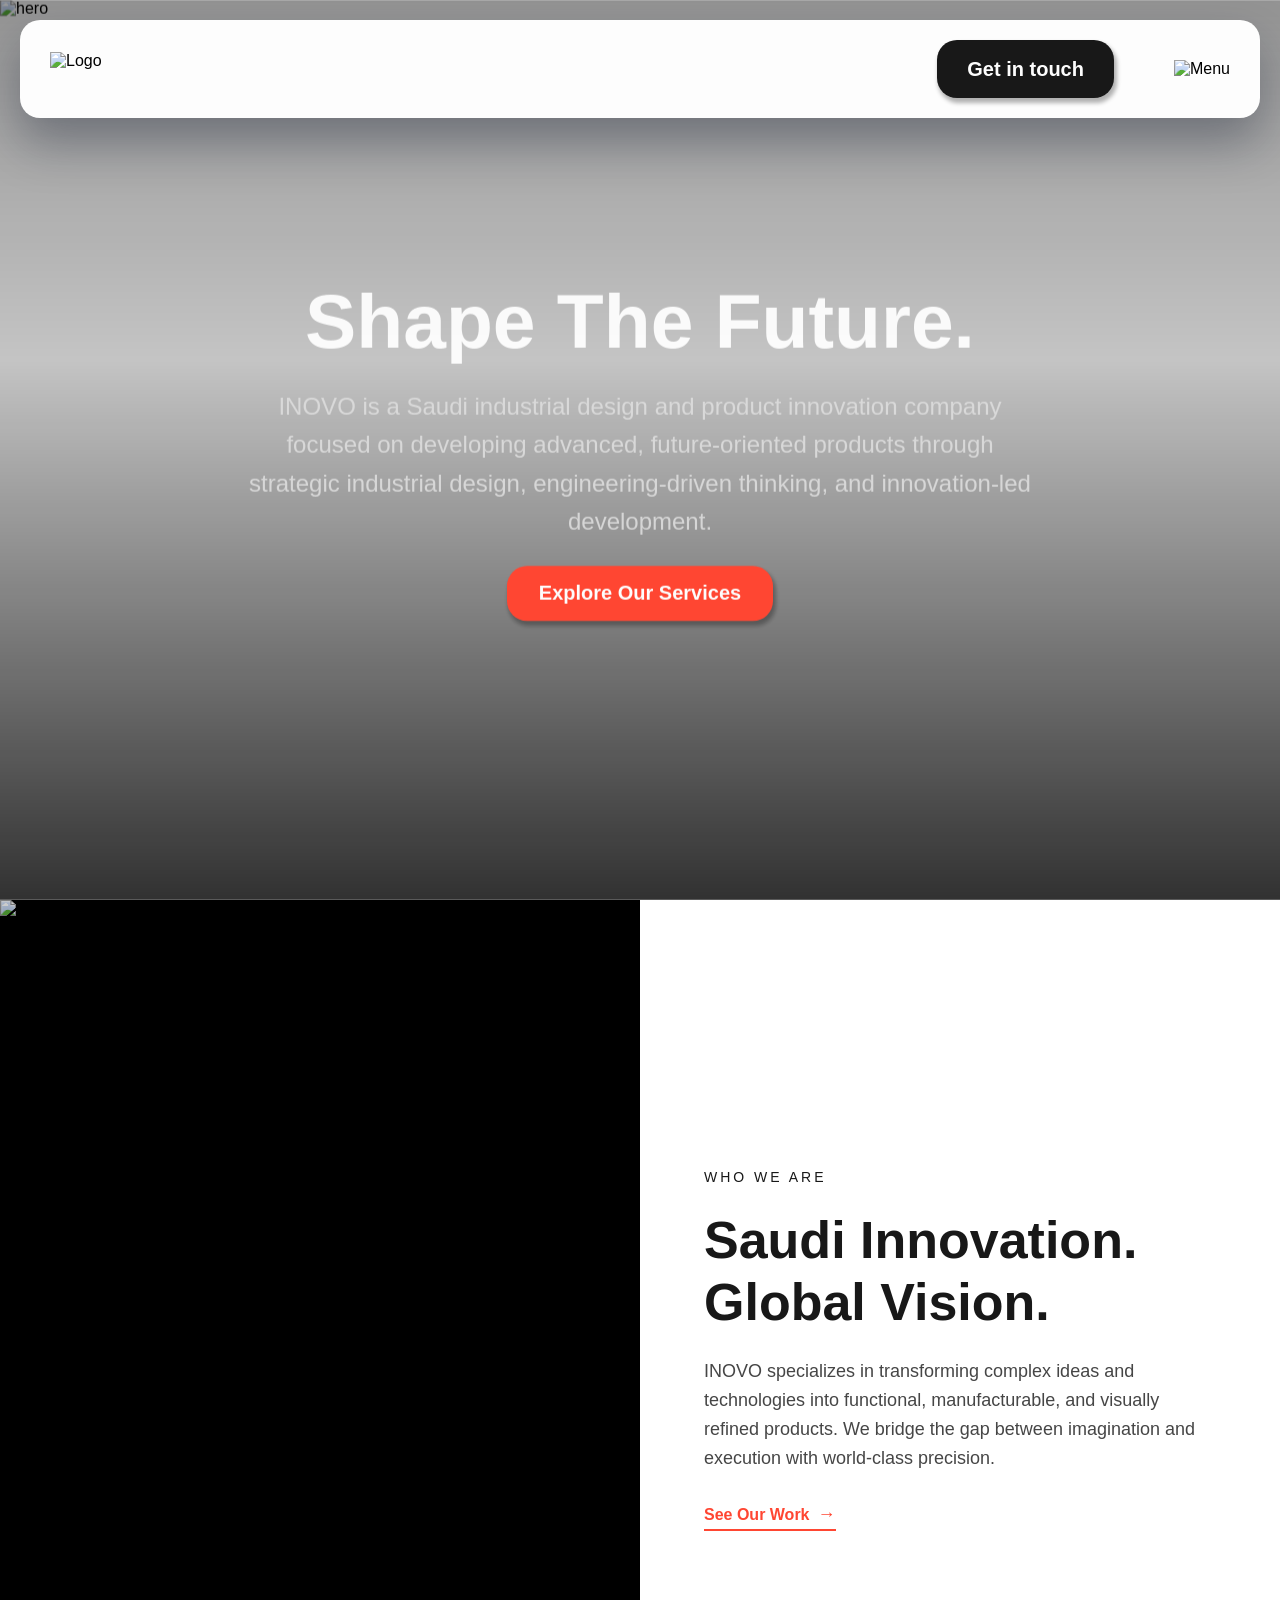
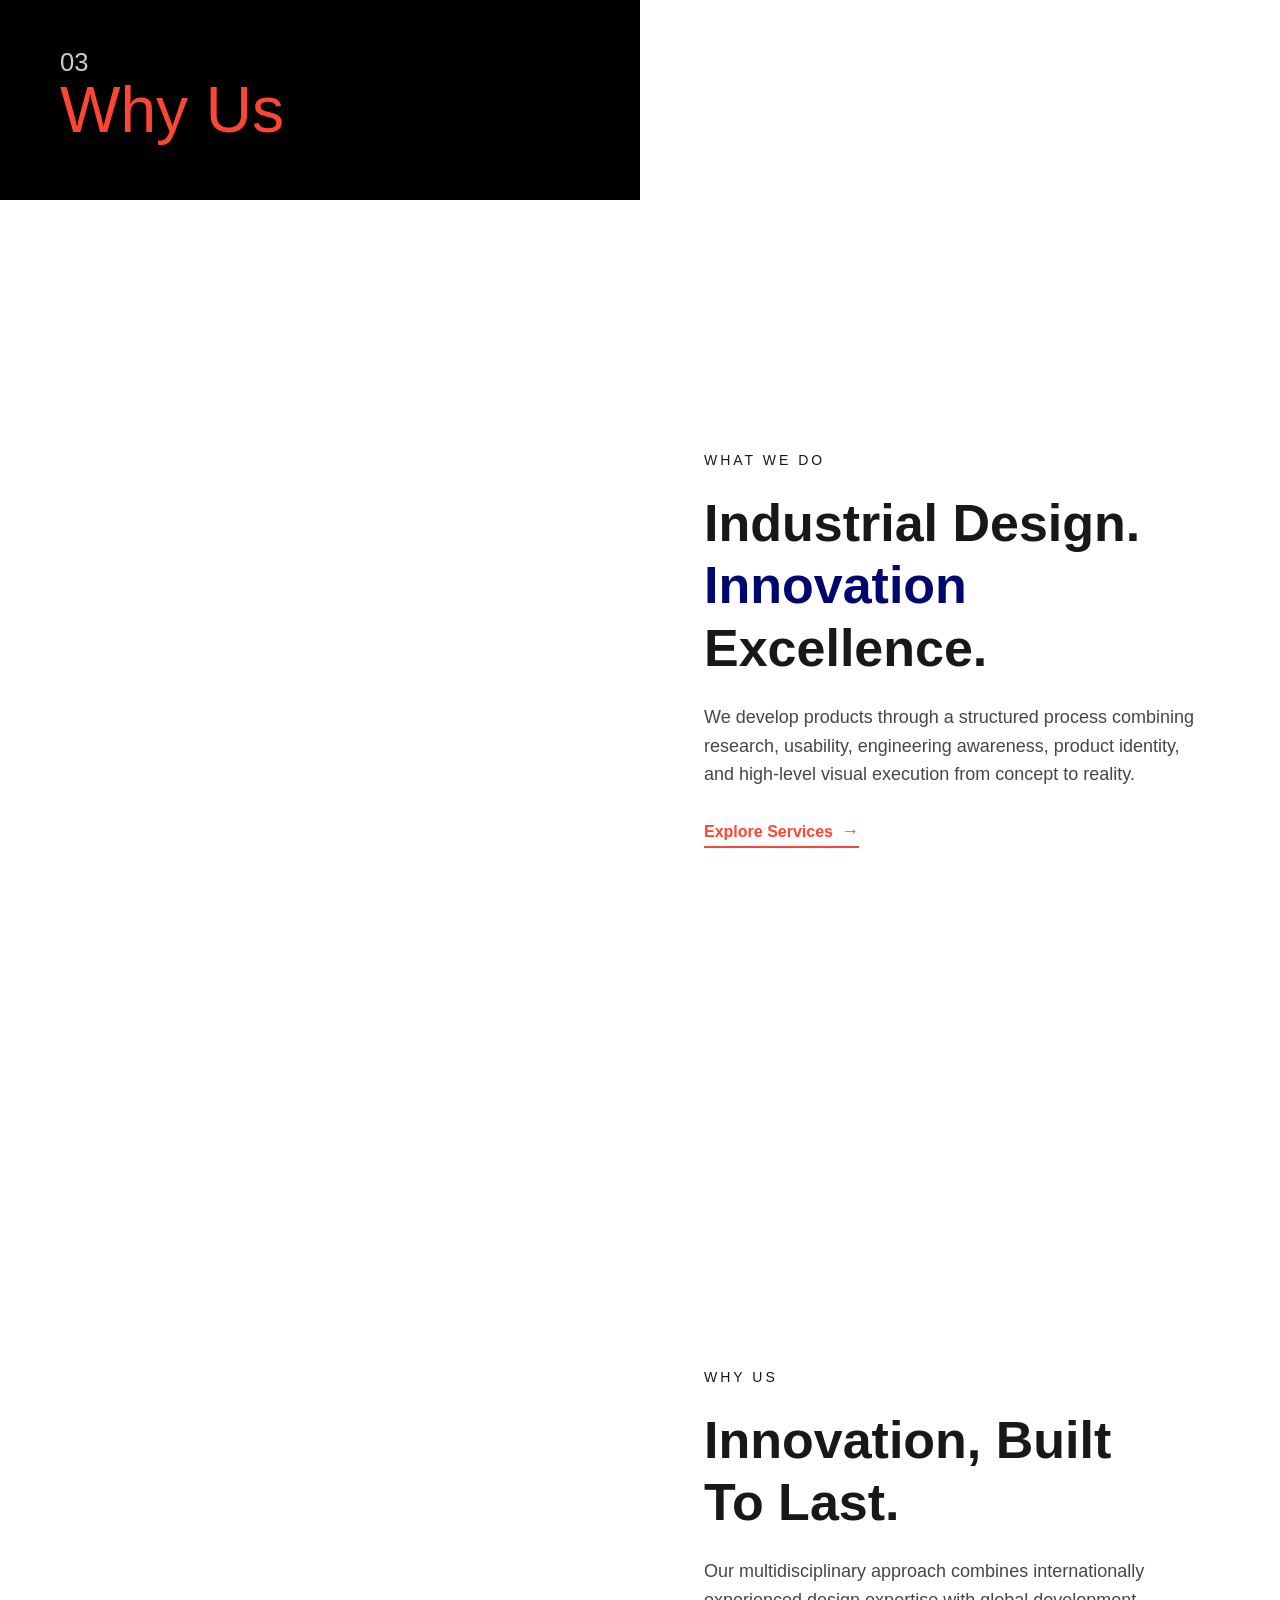
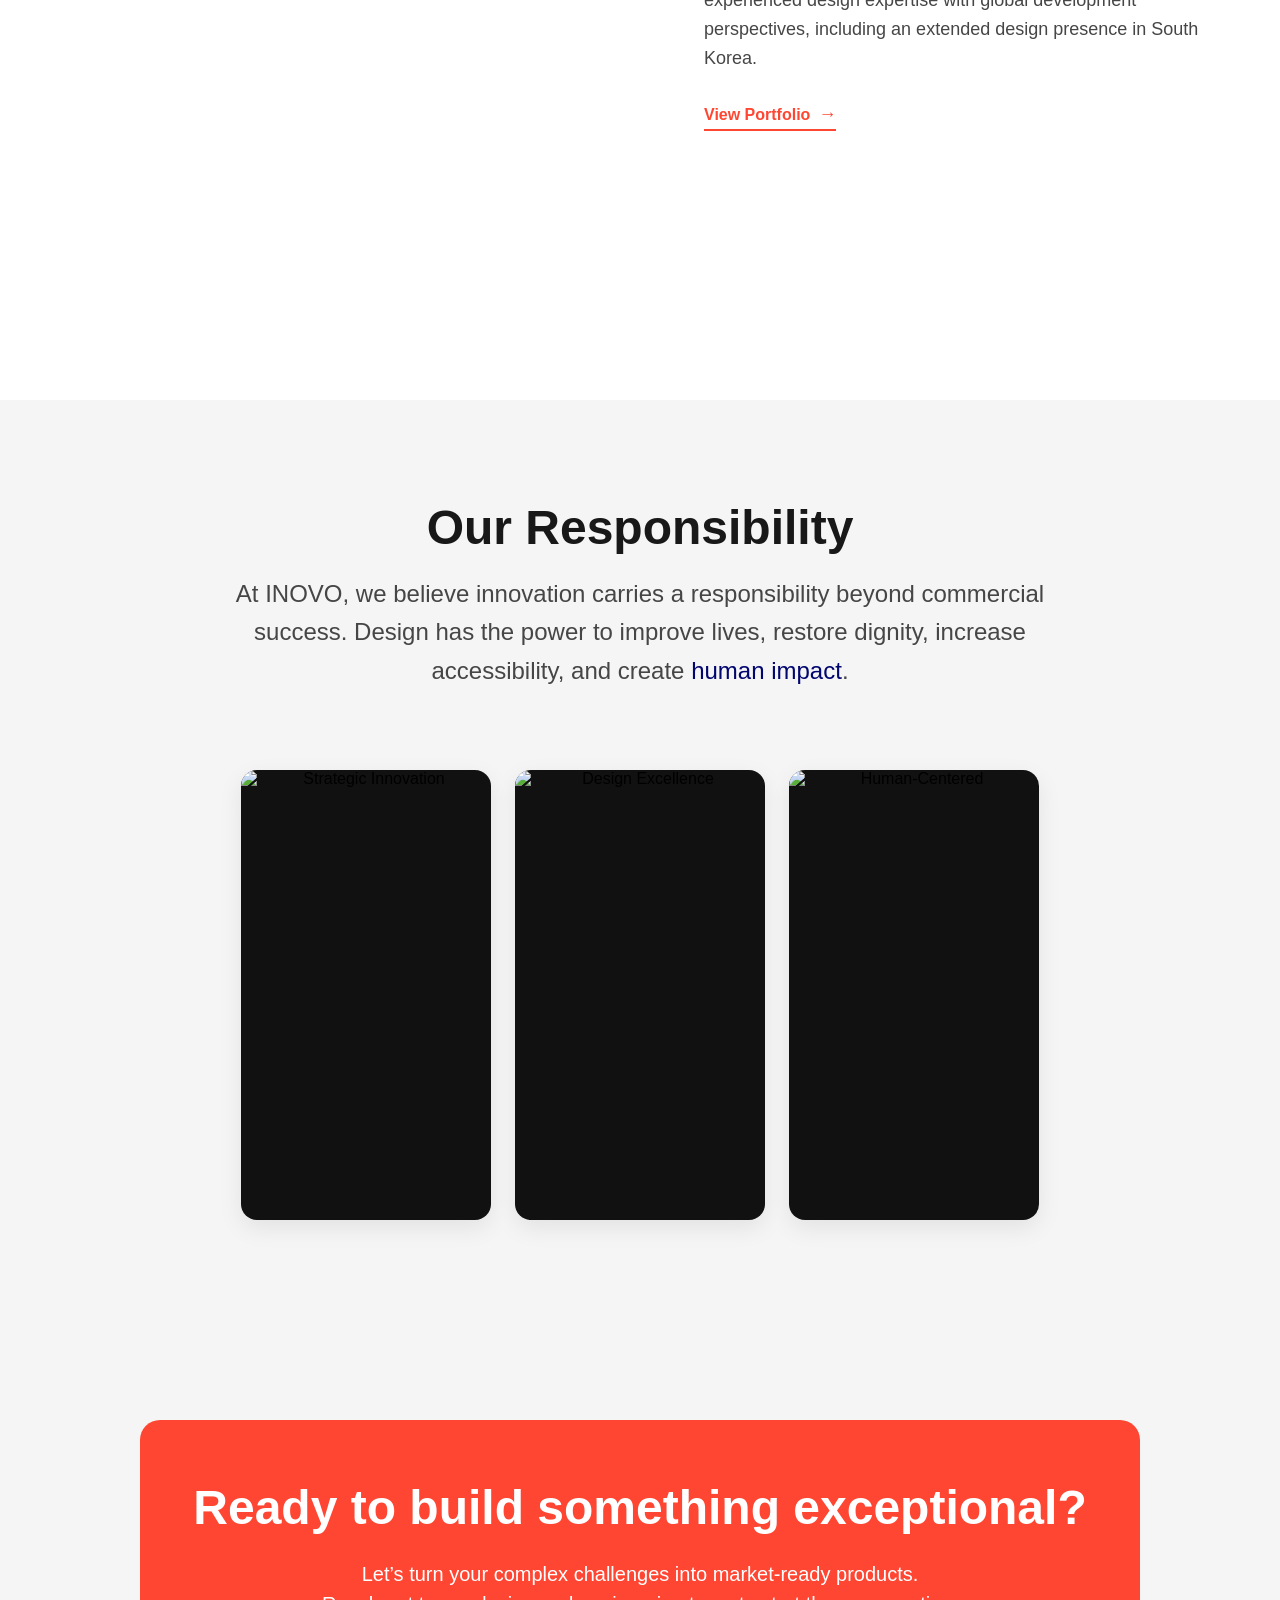
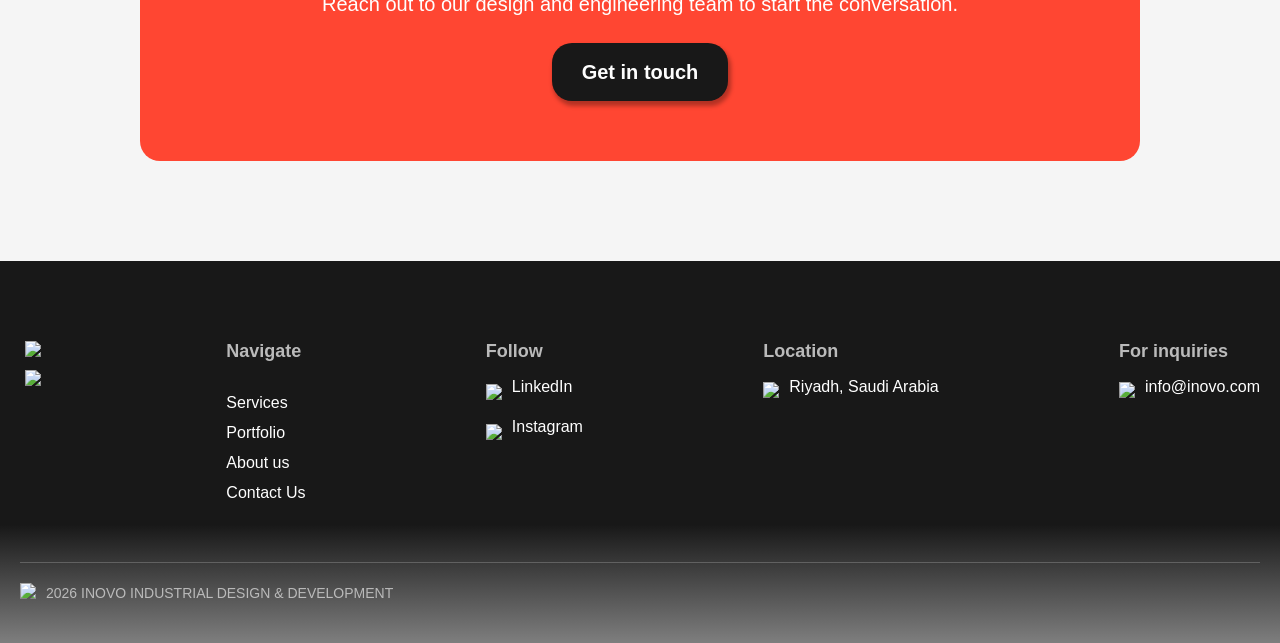
==== about.html @ 81113443 "Add files via upload" ====
<!DOCTYPE html>
<html lang="en">
<head>
  <meta charset="UTF-8" />
  <meta http-equiv="X-UA-Compatible" content="IE=edge" />
  <meta name="viewport" content="width=device-width, initial-scale=1.0" />

  <meta name="description" content="Learn about INOVO, a Saudi industrial design company bridging the gap between imagination and execution. Discover our global vision, innovation excellence, and commitment to human-centered design.">
  <meta name="keywords" content="About INOVO, Saudi Innovation, Industrial Design Experts, Human-Centered Design, Product Engineering Team Riyadh, Strategic Innovation">

  <meta http-equiv="Content-Security-Policy" content="default-src 'self'; script-src 'self' 'unsafe-inline'; style-src 'self' 'unsafe-inline' https://fonts.googleapis.com; font-src 'self' https://fonts.gstatic.com; img-src 'self' data:; connect-src 'self' https://formsubmit.co;">
  <meta http-equiv="X-Content-Type-Options" content="nosniff">

  <meta property="og:type" content="website">
  <meta property="og:title" content="Inovo - Industrial Design & Development">
  <meta property="og:description" content="We transform complex challenges into elegant, market-ready physical products.">
  <meta property="og:image" content="images/hero-section-img0.png"> <meta property="og:url" content="https://www.inovo.sa/">

  <link rel="stylesheet" href="./global.css" />
  <link rel="stylesheet" href="./style-about.css" />

  <style>
    a, button, input, select, textarea, h1, h2, h3, h4, h5, p, * {
      box-sizing: border-box;
      margin: 0;
      padding: 0;
      border: none;
      text-decoration: none;
      background: none;
      -webkit-font-smoothing: antialiased;
    }
    menu, ol, ul {
      list-style-type: none;
      margin: 0;
      padding: 0;
    }
  </style>
  <title>Inovo - About Us</title>
    <link rel="shortcut icon" href="images/Picture1.svg" type="image/x-icon">
</head>
<body>
  <div class="about-page">
    
    <div class="nav-menu" id="dropdownMenu">
      <div class="nav-bar">
        <div class="frame-177">
          <div class="logo">
            <img class="group" src="images/group2.svg" alt="Logo" />
          </div>
        </div>
        <div class="frame-72">
          <a href="contact.html" class="button2">
            <div class="get-in-touch2">Get in touch</div>
          </a>
          <img class="frame-19" src="images/frame-190.svg" alt="" />
          <div class="frame-179">
            <div class="icons" id="closeMenuBtn" style="cursor: pointer;">
              <img class="close-24-dp-e-3-e-3-e-3-fill-0-wght-400-grad-0-opsz-24-1" src="images/close-24-dp-e-3-e-3-e-3-fill-0-wght-400-grad-0-opsz-24-10.svg" alt="Close" />
            </div>
          </div>
        </div>
      </div>
      <div class="frame-40">
        <div class="frame-21">
          <div class="icons">
            <img class="search-24-dp-e-3-e-3-e-3-fill-0-wght-400-grad-0-opsz-24-1" src="images/search-24-dp-e-3-e-3-e-3-fill-0-wght-400-grad-0-opsz-24-10.svg" alt="Search" />
          </div>
          <input type="text" class="search-input" placeholder="Search..." />
        </div>
        <div class="frame-73">
          <a href="index.html" class="menu-link">Home</a>
          <a href="services.html" class="menu-link">Services</a>
          <a href="portfolio.html" class="menu-link">Portfolio</a>
          <a href="about.html" class="menu-link">About Us</a>
          <a href="contact.html" class="menu-link">Contact Us</a>
        </div>
      </div>
    </div>

    <div class="fixed-nav-wrapper">
      <div class="nav-bar">
        <div class="frame-178">
          <div class="logo">
            <img class="group" src="images/group2.svg" alt="Logo" />
          </div>
        </div>
        <div class="frame-72">
          <a href="contact.html" class="button2">
            <div class="get-in-touch2">Get in touch</div>
          </a>
          <img class="frame-19" src="images/frame-190.svg" alt="" />
          <img class="icons" src="images/icons3.svg" id="openMenuBtn" style="cursor: pointer;" alt="Menu"/>
        </div>
      </div>
    </div>

    <header class="about-hero fade-in-up">
      <div class="hero-bg">
        <img class="hero-bg-img" src="images/pexels-zelch-32961164-10.png" alt="hero" />
      </div>
      <div class="hero-content-wrapper">
        <h1 class="hero-title">Shape The Future.</h1>
        <p class="hero-subtitle">
          INOVO is a Saudi industrial design and product innovation company focused on developing advanced, future-oriented products through strategic industrial design, engineering-driven thinking, and innovation-led development.
        </p>
        <a href="services.html" class="action-btn red-btn">
          Explore Our Services
        </a>
      </div>
    </header>

    <section class="process-wrapper">
      
      <div class="sticky-left">
        <img class="sticky-image active" id="img-0" src="images/pexels-mizunokozuki-12911289-10.png" alt="Who We Are" />
        <img class="sticky-image" id="img-1" src="images/pexels-aditya-bhatia-264152318-21854072-10.png" alt="What We Do" />
        <img class="sticky-image" id="img-2" src="images/pexels-beres-kepes-1939876-5663011-10.png" alt="Why Us" />
        
        <div class="sticky-overlay"></div>
        
        <div class="sticky-label" id="stickyLabel"><span>01</span>Who We Are</div>
      </div>

      <div class="scroll-right">
        
        <div class="content-block" data-label="Who We Are" data-number="01" data-index="0">
          <div class="text-content">
            <span class="content-label">WHO WE ARE</span>
            <h2 class="section-title">Saudi Innovation.<br>Global Vision.</h2>
            <p class="section-subtitle">INOVO specializes in transforming complex ideas and technologies into functional, manufacturable, and visually refined products. We bridge the gap between imagination and execution with world-class precision.</p>
            <a href="portfolio.html" class="text-link default-link">See Our Work</a>
          </div>
        </div>

        <div class="content-block" data-label="What We Do" data-number="02" data-index="1">
          <div class="text-content">
            <span class="content-label">WHAT WE DO</span>
            <h2 class="section-title">Industrial Design.<br><span class="innovation-blue">Innovation</span> Excellence.</h2>
            <p class="section-subtitle">We develop products through a structured process combining research, usability, engineering awareness, product identity, and high-level visual execution from concept to reality.</p>
            <a href="services.html" class="text-link explore-services-link">Explore Services</a>
          </div>
        </div>

        <div class="content-block" data-label="Why Us" data-number="03" data-index="2">
          <div class="text-content">
            <span class="content-label">WHY US</span>
            <h2 class="section-title">Innovation, Built<br>To Last.</h2>
            <p class="section-subtitle">Our multidisciplinary approach combines internationally experienced design expertise with global development perspectives, including an extended design presence in South Korea.</p>
            <a href="portfolio.html" class="text-link default-link">View Portfolio</a>
          </div>
        </div>

      </div>
    </section>

    <section class="responsibility-section fade-in-up">
      <div class="responsibility-container">
        <h2 class="responsibility-title">Our Responsibility</h2>
        <p class="responsibility-subtitle">
          At INOVO, we believe innovation carries a responsibility beyond commercial success. Design has the power to improve lives, restore dignity, increase accessibility, and create <span class="human-impact-blue">human impact</span>.
        </p>

        <div class="responsibility-cards fade-in-up delay-100">
          
          <div class="resp-card">
            <img class="card-image default-image" src="images/screenshot-2026-05-13-195006-10.png" alt="Strategic Innovation" />
            <img class="card-image hover-image" src="images/pexels-lebele-9739771.png" alt="Strategic Innovation Hover" />
            <div class="card-hover-overlay">
              <div class="card-hover-title"><span class="strategic-blue">Strategic</span> <span class="innovation-blue-card">Innovation</span></div>
              <div class="card-hover-text">Thoughtful design that combines functionality with purpose-driven development to create lasting positive impact.</div>
            </div>
          </div>
          
          <div class="resp-card">
            <img class="card-image default-image" src="images/screenshot-2026-05-13-195006-11.png" alt="Design Excellence" />
            <img class="card-image hover-image" src="images/pexels-mikhail-nilov-7681311.png" alt="Design Excellence Hover" />
            <div class="card-hover-overlay">
              <div class="card-hover-title"><span class="design-default">Design</span> <span class="excellence-red">Excellence</span></div>
              <div class="card-hover-text">Crafting beautiful, intuitive solutions that respect user needs while pushing the boundaries of innovation.</div>
            </div>
          </div>
          
          <div class="resp-card">
            <img class="card-image default-image" src="images/screenshot-2026-05-13-195006-12.png" alt="Human-Centered" />
            <img class="card-image hover-image" src="images/pexels-diva-plavalaguna-6146693.png" alt="Human-Centered Hover" />
            <div class="card-hover-overlay">
              <div class="card-hover-title"><span class="human-default">Human</span>-<span class="centered-blue">Centered</span></div>
              <div class="card-hover-text">Every design decision considers the real people who will benefit, ensuring our work creates genuine value.</div>
            </div>
          </div>

        </div>
      </div>
    </section>

    <section class="get-in-touch-section fade-in-up delay-100" style="background: url(images/get-in-touch-section0.png) center; background-size: cover; background-repeat: no-repeat;">
      <div class="frame-29">
        <h2 class="cta-title">Ready to build something exceptional?</h2>
        <p class="cta-subtitle">
          Let’s turn your complex challenges into market-ready products.<br />
          Reach out to our design and engineering team to start the conversation.
        </p>
        <a href="contact.html" class="button2 cta-btn">
          <div class="get-in-touch2">Get in touch</div>
        </a>
      </div>
    </section>

    <footer class="footer fade-in-up">
      <div class="footer-container">
        <div class="frame-89">
          <div class="logo2">
            <div class="logo-2">
              <img class="group2" src="images/group0.svg" />
              <img class="group3" src="images/group1.svg" />
            </div>
          </div>
          <div class="frame-84">
            <div class="frame-77"><div class="navigate">Navigate</div></div>
            <div class="frame-82">
              <a href="services.html" class="footer-link">Services</a>
              <a href="portfolio.html" class="footer-link">Portfolio</a>
              <a href="about.html" class="footer-link">About us</a>
              <a href="contact.html" class="footer-link">Contact Us</a>
            </div>
          </div>
          <div class="frame-81">
            <div class="frame-77"><div class="follow">Follow</div></div>
            <div class="frame-87">
              <img class="in-bug-white-1" src="images/in-bug-white-10.png" />
              <div class="frame-80"><a href="https://www.linkedin.com/company/inovo-industrial-design/" class="footer-link">LinkedIn</a></div>
            </div>
            <div class="frame-88">
              <img class="instagram-glyph-white-1" src="images/instagram-glyph-white-10.svg" />
              <div class="frame-80"><a href="#" class="footer-link">Instagram</a></div>
            </div>
          </div>
          <div class="frame-86">
            <div class="frame-77"><div class="location">Location</div></div>
            <div class="frame-822">
              <div class="icons2">
                <img class="location-on-24-dp-e-3-e-3-e-3-fill-0-wght-400-grad-0-opsz-24-1" src="images/location-on-24-dp-e-3-e-3-e-3-fill-0-wght-400-grad-0-opsz-24-10.svg" />
              </div>
              <div class="frame-80"><div class="footer-link">Riyadh, Saudi Arabia</div></div>
            </div>
          </div>
          <div class="frame-823">
            <div class="frame-77"><div class="for-inquiries">For inquiries</div></div>
            <div class="frame-83">
              <div class="icons3">
                <img class="mail-24-dp-e-3-e-3-e-3-fill-0-wght-400-grad-0-opsz-24-1" src="images/mail-24-dp-e-3-e-3-e-3-fill-0-wght-400-grad-0-opsz-24-10.svg" />
              </div>
              <div class="frame-80"><a href="mailto:info@inovo.com" class="footer-link">info@inovo.com</a></div>
            </div>
          </div>
        </div>
        <div class="frame-832">
          <div class="icons2">
            <img class="copyright-24-dp-e-3-e-3-e-3-fill-0-wght-400-grad-0-opsz-24-1" src="images/copyright-24-dp-e-3-e-3-e-3-fill-0-wght-400-grad-0-opsz-24-10.svg" />
          </div>
          <div class="frame-80">
            <div class="_2026-inovo-industrial-design-development">
              2026 INOVO INDUSTRIAL DESIGN &amp; DEVELOPMENT
            </div>
          </div>
        </div>
      </div>
    </footer>
  </div>

  <script>
    document.addEventListener("DOMContentLoaded", function() {
        // --- Menu Toggle Logic ---
        const openMenuBtn = document.getElementById("openMenuBtn");
        const closeMenuBtn = document.getElementById("closeMenuBtn"); 
        const dropdownMenu = document.getElementById("dropdownMenu"); 
        
        if(openMenuBtn && dropdownMenu) {
            openMenuBtn.addEventListener("click", () => dropdownMenu.classList.add("active"));
        }
        if(closeMenuBtn && dropdownMenu) {
            closeMenuBtn.addEventListener("click", () => dropdownMenu.classList.remove("active"));
        }

        // --- Standard Fade Animations ---
        const scrollObserver = new IntersectionObserver((entries, observer) => {
            entries.forEach(entry => {
                if (entry.isIntersecting) {
                    setTimeout(() => entry.target.classList.add("reveal-active"), 50);
                    observer.unobserve(entry.target);
                }
            });
        }, { root: null, threshold: 0.1, rootMargin: "0px 0px -50px 0px" });

        document.querySelectorAll('.fade-in-up').forEach(el => scrollObserver.observe(el));

        // --- Sticky Scroll Image Swap Logic ---
        const stickyImages = document.querySelectorAll('.sticky-image');
        const stickyLabel = document.getElementById('stickyLabel');
        const contentBlocks = document.querySelectorAll('.content-block');

        // Using IntersectionObserver to perfectly track which block is in the center of the screen
        const blockObserver = new IntersectionObserver((entries) => {
            entries.forEach(entry => {
                if (entry.isIntersecting) {
                    const index = entry.target.getAttribute('data-index');
                    const newLabel = entry.target.getAttribute('data-label');
                    const newNumber = entry.target.getAttribute('data-number');

                    // Fade images
                    stickyImages.forEach((img, i) => {
                        if (i == index) {
                            img.classList.add('active');
                        } else {
                            img.classList.remove('active');
                        }
                    });

                    // Update label text
                    if (stickyLabel) {
                        stickyLabel.innerHTML = `<span>${newNumber}</span>${newLabel}`;
                    }

                    // Reveal text
                    entry.target.querySelector('.text-content').classList.add('visible');
                }
            });
        }, { 
            root: null, 
            threshold: 0.5 // Triggers when 50% of the content block is visible
        });

        contentBlocks.forEach(block => {
            blockObserver.observe(block);
        });
    });
  </script>
</body>
</html>
---- global.css ----
/* ==========================================
   THE "NUCLEAR" FONT OVERRIDE
   ========================================== */
@font-face {
    font-family: "BeautifullyDeliciousSans-Regular";
    src: url("fonts/BDSans-Regular.otf") format("opentype"),
         url("fonts/BeautifullyDeliciousSans-Regular.ttf") format("truetype");
}
@font-face {
    font-family: "Montserrat";
    src: url("fonts/Montserrat-Regular.ttf") format("truetype");
    font-weight: 400;
    font-style: normal;
}
@font-face {
    font-family: "Montserrat";
    src: url("fonts/Montserrat-Medium.ttf") format("truetype");
    font-weight: 500;
    font-style: normal;
}
@font-face {
    font-family: "Montserrat";
    src: url("fonts/Montserrat-Bold.ttf") format("truetype");
    font-weight: 700;
    font-style: normal;
}
@font-face {
    font-family: "Montserrat";
    src: url("fonts/Montserrat-Black.ttf") format("truetype");
    font-weight: 900;
    font-style: normal;
}

* {
    font-family: "BeautifullyDeliciousSans-Regular", sans-serif !important;
}

h1, h2, h3, b, .explore-our-services, .see-all-works, 
.innovation-engineered-into-reality-span, .innovation-engineered-into-reality-span2, .designing-the-future-through, .innovation, 
.the-world-belongs-to-those-who-create, .projects, .awards, .patents, .years, .ready-to-build-something-exceptional,
.the-art, .of-innovation, .navigate, .home, .services, .portfolio, .about-us, .contact-us, .search-input, .menu-link, .location,.follow, .navigate, .for-inquiries,.designing-the-future-through,
._01, ._02, ._03, ._04, .who-are-we, ._20, ._120, ._5, ._4, .luxury-indoor-bike, .park-golf-club, .inovo-works {
    font-family: 'Montserrat', sans-serif !important;
}

/* Protect images from being easily dragged or right-clicked */
img {
    -webkit-user-drag: none;
    -khtml-user-drag: none;
    -moz-user-drag: none;
    -o-user-drag: none;
    -webkit-user-drag: none;
    pointer-events: none; /* Prevents right-click menu on the image itself */
}

/* Re-enable pointer events ONLY for clickable images/icons (like menu toggles or social links) */
a img, .icons img, .icons2 img, .icons3 img, .logo img, .nav-bar img, .hover-icon, .icon, .icon2, .icon3, .icon4, .icon5, .icon6 {
    pointer-events: auto;
}
---- style-about.css ----
/* ============================================================
   GLOBAL & LAYOUT RESETS
   ============================================================ */
.about-page,
.about-page * {
  box-sizing: border-box;
}

.about-page {
  background: #f5f5f5;
  width: 100%;
  min-height: 100vh;
  display: flex;
  flex-direction: column;
  position: relative;
  /* CRITICAL: Removed overflow-x: hidden to prevent breaking position: sticky */
  font-family: sans-serif;
}

/* ============================================================
   TYPOGRAPHY
   ============================================================ */
.hero-title, .section-title, .responsibility-title, .cta-title, .card-hover-title {
  font-family: "Montserrat-Bold", sans-serif !important;
  font-weight: 700;
}

.hero-subtitle, .section-subtitle, .responsibility-subtitle, .cta-subtitle, .card-hover-text {
  font-family: "BeautifullyDeliciousSans-Regular", sans-serif !important;
  font-weight: 400;
}

/* ============================================================
   NAVIGATION
   ============================================================ */
.nav-menu {
  display: none; 
  width: 100% !important;
  max-width: 1280px !important;
  position: fixed; 
  top: 20px; 
  left: 50%;
  transform: translateX(-50%) !important;
  z-index: 9999;
}
.nav-menu.active {
  display: flex;
  flex-direction: column;
}
.fixed-nav-wrapper {
  position: fixed;
  top: 20px;
  left: 50%;
  transform: translateX(-50%);
  width: 100%;
  max-width: 1280px;
  padding: 0 20px;
  z-index: 9998;
  box-sizing: border-box;
}
.nav-bar {
  background: #fdfdfd;
  border-radius: 20px;
  padding: 20px 30px;
  display: flex;
  flex-direction: row;
  justify-content: space-between; 
  align-items: center;
  width: 100%;
  box-sizing: border-box;
  backdrop-filter: blur(16px) saturate(120%);
  box-shadow: 0 24px 48px rgba(15, 23, 42, 0.35);
}
.nav-menu .nav-bar { border-radius: 20px 20px 0px 0px; }
.frame-178, .frame-177 { display: flex; flex-direction: row; gap: 10px; align-items: flex-start; justify-content: flex-start; }
.logo { height: 35px; display: flex; align-items: center; }
.logo .group { height: 100%; }
.frame-72 { display: flex; flex-direction: row; gap: 30px; align-items: center; justify-content: flex-start; }
.button2 {
  background: #181818; border-radius: 20px; padding: 16px 30px; display: flex; flex-direction: row;
  gap: 10px; align-items: center; justify-content: center; box-shadow: 2px 4px 4px 1px rgba(0, 0, 0, 0.3);
  cursor: pointer; text-decoration: none; transition: transform 0.2s ease, opacity 0.2s ease;
}
.button2:hover { transform: translateY(-2px); opacity: 0.9; }
.get-in-touch2 { color: #fdfdfd; font-family: "Montserrat-SemiBold", sans-serif; font-size: 20px; line-height: 26px; font-weight: 600; }
.frame-19 { display: flex; flex-direction: row; gap: 10px; align-items: center; justify-content: flex-start; }
.icons { display: flex; flex-direction: row; gap: 10px; align-items: center; justify-content: flex-start; }
.frame-40 {
  background: rgba(255, 70, 50, 0.9); border-radius: 0px 0px 20px 20px; padding: 40px 30px;
  display: flex; flex-direction: column; gap: 40px; align-items: flex-start; width: 100%; box-sizing: border-box;
}
.frame-21 {
  background: #f6f6f6; border-radius: 10px; border: 0.5px solid rgba(70, 70, 70, 0.4); padding: 0px 10px;
  display: flex; flex-direction: row; gap: 10px; align-items: center; width: 100%; height: 60px;
}
.search-input { flex: 1; background: transparent; border: none; outline: none; color: #181818; font-size: 20px; }
.frame-73 { display: flex; flex-direction: row; flex-wrap: wrap; gap: 40px; align-items: center; justify-content: center; width: 100%; }
.menu-link { font-size: 32px; color: #fdfdfd; font-weight: 500; cursor: pointer; text-decoration: none; transition: opacity 0.2s ease; }
.menu-link:hover { opacity: 0.7; }

/* ============================================================
   MOBILE NAVIGATION CONTROLS
   ============================================================ */
@media (max-width: 768px) {
  /* 1. Control the overall Nav Bar container */
  .nav-bar {
    padding: 12px 20px !important; /* Reduces the outer padding */
    border-radius: 16px; /* Slightly less rounded on mobile */
  }

  /* 2. Control the Logo */
  .logo {
    height: 26px !important; /* Scale down the logo height */
  }

  /* 3. Control the gap between the Button and the Icons */
  .frame-72 {
    gap: 12px !important; /* Brings the button and menu icon closer */
  }

  /* 4. Control the "Get in touch" Button */
  .button2 {
    padding: 10px 16px !important; /* Smaller button padding */
    border-radius: 12px !important;
  }
  .get-in-touch2 {
    font-size: 14px !important; /* Smaller text inside the button */
    line-height: 1.2 !important;
  }

  /* 5. Control the Menu Hamburger/Close Icons */
  .icons, .icons3, #openMenuBtn, #closeMenuBtn {
    width: 24px !important; /* Adjust the width of the menu icon */
    height: 24px !important;
    display: flex;
    align-items: center;
    justify-content: center;
  }

  /* Optional: Hide decorative elements on mobile to save space */
  .frame-19 {
    display: none !important; /* Hides the extra spacer icon if it takes up too much room */
  }
}

/* For extremely small phones (like iPhone SE) */
@media (max-width: 400px) {
  .logo {
    height: 22px !important; /* Even smaller logo */
  }
  .button2 {
    padding: 8px 12px !important;
  }
  .get-in-touch2 {
    font-size: 12px !important;
  }
  .frame-72 {
    gap: 8px !important;
  }
}

/* ============================================================
   BUTTONS
   ============================================================ */
.action-btn {
  color: #fdfdfd;
  font-family: "Montserrat-SemiBold", sans-serif;
  font-size: 20px;
  font-weight: 600;
  padding: 16px 32px;
  border-radius: 20px;
  box-shadow: 2px 4px 4px 1px rgba(0, 0, 0, 0.3);
  display: inline-flex;
  cursor: pointer;
  transition: transform 0.2s ease, opacity 0.2s ease;
}
.action-btn:hover {
  transform: translateY(-2px);
  opacity: 0.9;
}
.red-btn { background: #ff4632; }

/* ============================================================
   HERO SECTION
   ============================================================ */
.about-hero {
  position: relative;
  width: 100%;
  height: 100vh;
  min-height: 600px;
  display: flex;
  flex-direction: column;
  justify-content: center; /* Aligns vertically to center */
  align-items: center;     /* Aligns horizontally to center */
  padding: 80px 20px;
  z-index: 5;
}
.hero-bg {
  position: absolute;
  inset: 0;
  width: 100%;
  height: 100%;
  z-index: 0;
}
.hero-bg::after {
  content: "";
  position: absolute;
  inset: 0;
  background: linear-gradient(to top, rgba(0,0,0,0.8) 0%, rgba(0,0,0,0.2) 60%, rgba(0,0,0,0.4) 100%);
}
.hero-bg-img {
  width: 100%;
  height: 100%;
  object-fit: cover;
}
.hero-content-wrapper {
  position: relative;
  z-index: 10;
  width: 100%;
  max-width: 1280px;
  margin: 0 auto;
  display: flex;
  flex-direction: column;
  align-items: center; /* Centers children items */
  text-align: center;  /* Centers the text */
  gap: 24px;
}
.hero-title {
  color: rgba(253, 253, 253, 0.95);
  font-size: clamp(40px, 6vw, 80px);
  line-height: 1.1;
  max-width: 800px;
}
.hero-subtitle {
  color: rgba(220, 220, 220, 0.9);
  font-size: clamp(18px, 2vw, 24px);
  line-height: 1.6;
  max-width: 800px;
}

/* ============================================================
   STICKY SCROLL SECTION
   ============================================================ */
.process-wrapper {
  display: flex;
  flex-direction: row;
  align-items: flex-start; /* Required for sticky to work cleanly in Flexbox */
  position: relative;
  background: #ffffff;
  width: 100%;
}

/* Left Sticky Side */
.sticky-left {
  position: sticky;
  top: 0;
  width: 50%;
  height: 100vh;
  background: #000;
  overflow: hidden; /* Prevent child images from bleeding out */
}

/* Stacking all 3 images */
.sticky-image {
  position: absolute;
  top: 0;
  left: 0;
  width: 100%;
  height: 100%;
  object-fit: cover;
  opacity: 0; 
  transition: opacity 0.6s ease-in-out;
  z-index: 1;
}
.sticky-image.active {
  opacity: 1; 
  z-index: 2;
}

/* Dark overlay so text is readable */
.sticky-overlay {
  position: absolute;
  inset: 0;
  background: linear-gradient(to top, rgba(0,0,0,0.8) 0%, rgba(0,0,0,0.2) 100%);
  z-index: 3;
  pointer-events: none;
}

.sticky-label {
  position: absolute;
  bottom: 60px;
  left: 60px;
  color: #ff4632;
  font-family: "Montserrat-Bold", sans-serif;
  font-size: clamp(40px, 5vw, 70px);
  line-height: 0.9;
  z-index: 10;
}
.sticky-label span {
  display: block;
  font-family: "Montserrat-Medium", sans-serif;
  font-size: clamp(18px, 2vw, 26px);
  color: rgba(255, 255, 255, 0.8);
  margin-bottom: 8px;
}

/* Right Scroll Side */
.scroll-right {
  width: 50%;
  background: #ffffff;
  display: flex;
  flex-direction: column;
}
.content-block {
  height: 100vh; /* Make each block take full viewport height */
  display: flex;
  align-items: center;
  justify-content: flex-start;
  padding: 0 10%;
}
.text-content {
  max-width: 500px;
  width: 100%;
  opacity: 0;
  transform: translateY(40px);
  transition: opacity 0.6s ease, transform 0.6s ease;
}
.text-content.visible {
  opacity: 1;
  transform: translateY(0);
}
.content-label {
  font-family: "Montserrat-SemiBold", sans-serif;
  font-size: 14px;
  letter-spacing: 3px;
  margin-bottom: 24px;
  display: block;
  text-transform: uppercase;
  color: #181818;
}
.text-content .section-title {
  color: #181818;
  font-size: clamp(36px, 4.5vw, 52px);
  line-height: 1.2;
  margin-bottom: 24px;
}
.innovation-blue { color: #02066f; }
.text-content .section-subtitle {
  color: #464646;
  font-size: 18px;
  line-height: 1.6;
  margin-bottom: 32px;
}

.text-link {
  display: inline-flex;
  align-items: center;
  gap: 8px;
  font-family: "Montserrat-SemiBold", sans-serif;
  font-size: 16px;
  font-weight: 600;
  transition: gap 0.2s ease;
  border-bottom: 2px solid;
  padding-bottom: 4px;
}
.text-link:hover { gap: 12px; }
.text-link::after { content: "→"; font-size: 18px; transition: transform 0.2s; }
.text-link:hover::after { transform: translateX(4px); }
.explore-services-link { color: #ff4632; border-bottom-color: #ff4632; }
.default-link { color: #ff4632; border-bottom-color: #ff4632; }

/* Responsive adjustments for sticky scroll */
@media (max-width: 968px) {
  .process-wrapper { flex-direction: column; }
  .sticky-left { position: relative; width: 100%; height: 50vh; top: 0; }
  .scroll-right { width: 100%; }
  .content-block { height: auto; min-height: 60vh; padding: 60px 20px; justify-content: center; }
  .text-content { max-width: 100%; text-align: center; }
  .sticky-label { left: 20px; bottom: 30px; }
}

/* ============================================================
   RESPONSIBILITY SECTION
   ============================================================ */
.responsibility-section {
  background: rgba(245, 245, 245, 0.5);
  width: 100%;
  padding: 100px 20px;
  display: flex;
  justify-content: center;
}
.responsibility-container {
  width: 100%;
  max-width: 1280px;
  display: flex;
  flex-direction: column;
  align-items: center;
  text-align: center;
  gap: 20px;
}
.responsibility-title {
  color: #181818;
  font-size: clamp(32px, 4vw, 48px);
}
.responsibility-subtitle {
  color: #464646;
  font-size: clamp(18px, 2vw, 24px);
  line-height: 1.6;
  max-width: 900px;
  margin-bottom: 60px;
}
.human-impact-blue { color: #02066f; font-family: "Montserrat-Bold", sans-serif; }

/* Responsibility Cards */
.responsibility-cards {
  display: flex;
  flex-direction: row;
  flex-wrap: wrap;
  justify-content: center;
  gap: 24px;
  width: 100%;
}
.resp-card {
  position: relative;
  width: 250px;
  height: clamp(400px, 50vh, 500px);
  border-radius: 16px;
  overflow: hidden;
  cursor: pointer;
  background: #111;
  box-shadow: 0 8px 24px rgba(0,0,0,0.08);
  transition: width 0.4s ease, transform 0.35s ease, box-shadow 0.35s ease;
  flex-shrink: 0;
}
.resp-card:hover {
  width: 380px;
  transform: translateY(-8px);
  box-shadow: 0 18px 40px rgba(0,0,0,0.15);
}

.card-image {
  position: absolute;
  inset: 0;
  width: 100%;
  height: 100%;
  object-fit: cover;
  transition: opacity 0.4s ease, transform 0.5s ease;
}
.default-image { opacity: 1; z-index: 1;}
.hover-image { opacity: 0; z-index: 2;}
.resp-card:hover .default-image { opacity: 0; transform: scale(1.05); }
.resp-card:hover .hover-image { opacity: 1; transform: scale(1.05); }

.card-hover-overlay {
  position: absolute;
  left: 0;
  bottom: 0;
  width: 100%;
  padding: 32px 24px;
  display: flex;
  flex-direction: column;
  gap: 12px;
  background: linear-gradient(to top, rgba(24,24,24,0.95) 0%, rgba(24,24,24,0) 100%);
  opacity: 0;
  transform: translateY(20px);
  transition: opacity 0.3s ease, transform 0.3s ease;
  text-align: left;
  z-index: 3;
}
.resp-card:hover .card-hover-overlay {
  opacity: 1;
  transform: translateY(0);
}

.card-hover-title {
  color: #fdfdfd;
  font-size: 22px;
  line-height: 1.2;
}
.strategic-blue, .centered-blue, .innovation-blue-card { color: #696ef0; }
.excellence-red { color: #ff4632; }
.design-default, .human-default { color: #fdfdfd; }

.card-hover-text {
  color: rgba(253, 253, 253, 0.85);
  font-size: 15px;
  line-height: 1.5;
}

@media (max-width: 768px) {
  .resp-card {
    width: 100%;
    height: 350px;
  }
  .resp-card:hover {
    width: 100%;
  }
}

/* ============================================================
   CTA SECTION
   ============================================================ */
.get-in-touch-section {
  padding: 100px 20px; 
  display: flex; 
  justify-content: center; 
  align-items: center;
  width: 100%;
}
.frame-29 {
  background: #ff4632; 
  border-radius: 20px; 
  padding: 60px 40px;
  max-width: 1000px; 
  width: 100%; 
  text-align: center;
  display: flex; 
  flex-direction: column; 
  align-items: center; 
  gap: 24px;
}
.cta-title { 
  color: #fff; 
  font-size: clamp(32px, 4vw, 48px); 
}
.cta-subtitle {
  color: #fff; 
  font-size: 20px; 
  line-height: 1.5;
}

/* ============================================================
   FOOTER (Match Index)
   ============================================================ */
.footer {
  background: linear-gradient(180deg, #181818 69%, #7e7e7e 100%);
  padding: 80px 20px 40px 20px;
  display: flex; 
  justify-content: center;
  width: 100%;
}
.footer-container {
  width: 100%; 
  max-width: 1280px; 
  display: flex; 
  flex-direction: column; 
  gap: 60px;
}
/* Stack the Navigate section (Heading + Links) vertically */
.frame-84 {
  display: flex;
  flex-direction: column;
  align-items: flex-start;
  gap: 16px; 
}

/* Stack the actual navigation links vertically */
.frame-82 {
  display: flex;
  flex-direction: column;
  gap: 12px; 
}

/* Override the old bottom margin since flex 'gap' handles spacing now */
.frame-82 .footer-link {
  margin-bottom: 0;
}
.frame-89 {
  display: flex; 
  flex-wrap: wrap; 
  justify-content: space-between; 
  gap: 40px; 
  width: 100%;
}
.logo2 img { max-width: 200px; }
.logo-2 {
  padding: 0px 5px 0px 5px;
  display: flex;
  flex-direction: column;
  gap: 13px;
  align-items: flex-start;
  justify-content: flex-start;
  flex-shrink: 0;
  height: 67.95px;
  position: relative;
}
.navigate, .follow, .location, .for-inquiries { 
  color: rgba(255,255,255,0.7); 
  font-family: "Montserrat-SemiBold", sans-serif;
  font-weight: 600; 
  margin-bottom: 16px; 
  font-size: 18px; 
}
.footer-link { 
  color: #fff; 
  font-family: "BeautifullyDeliciousSans-Regular", sans-serif;
  font-size: 16px; 
  margin-bottom: 10px; 
  cursor: pointer; 
  text-decoration: none;
  display: inline-block;
}
.footer-link:hover { opacity: 0.7; }
.frame-87, .frame-88, .frame-822, .frame-83 { 
  display: flex; 
  align-items: center; 
  gap: 10px; 
  margin-bottom: 12px; 
}
.frame-832 { 
  display: flex; 
  align-items: center; 
  gap: 10px; 
  border-top: 1px solid rgba(255,255,255,0.2); 
  padding-top: 20px; 
}
._2026-inovo-industrial-design-development { 
  color: rgba(255,255,255,0.6); 
  font-family: "BeautifullyDeliciousSans-Regular", sans-serif;
  font-size: 14px; 
}

/* ============================================================
   ANIMATIONS & EFFECTS
   ============================================================ */
.fade-in-up {
  opacity: 0;
  transform: translateY(40px);
  transition: opacity 0.8s cubic-bezier(0.25, 0.8, 0.25, 1), transform 0.8s cubic-bezier(0.25, 0.8, 0.25, 1);
  will-change: opacity, transform;
}
.reveal-active {
  opacity: 1 !important;
  transform: translateY(0) !important;
}
.delay-100 { transition-delay: 100ms; }
.delay-200 { transition-delay: 200ms; }

@media (max-width: 768px) {
  .delay-100, .delay-200 {
    transition-delay: 50ms !important;
  }
}
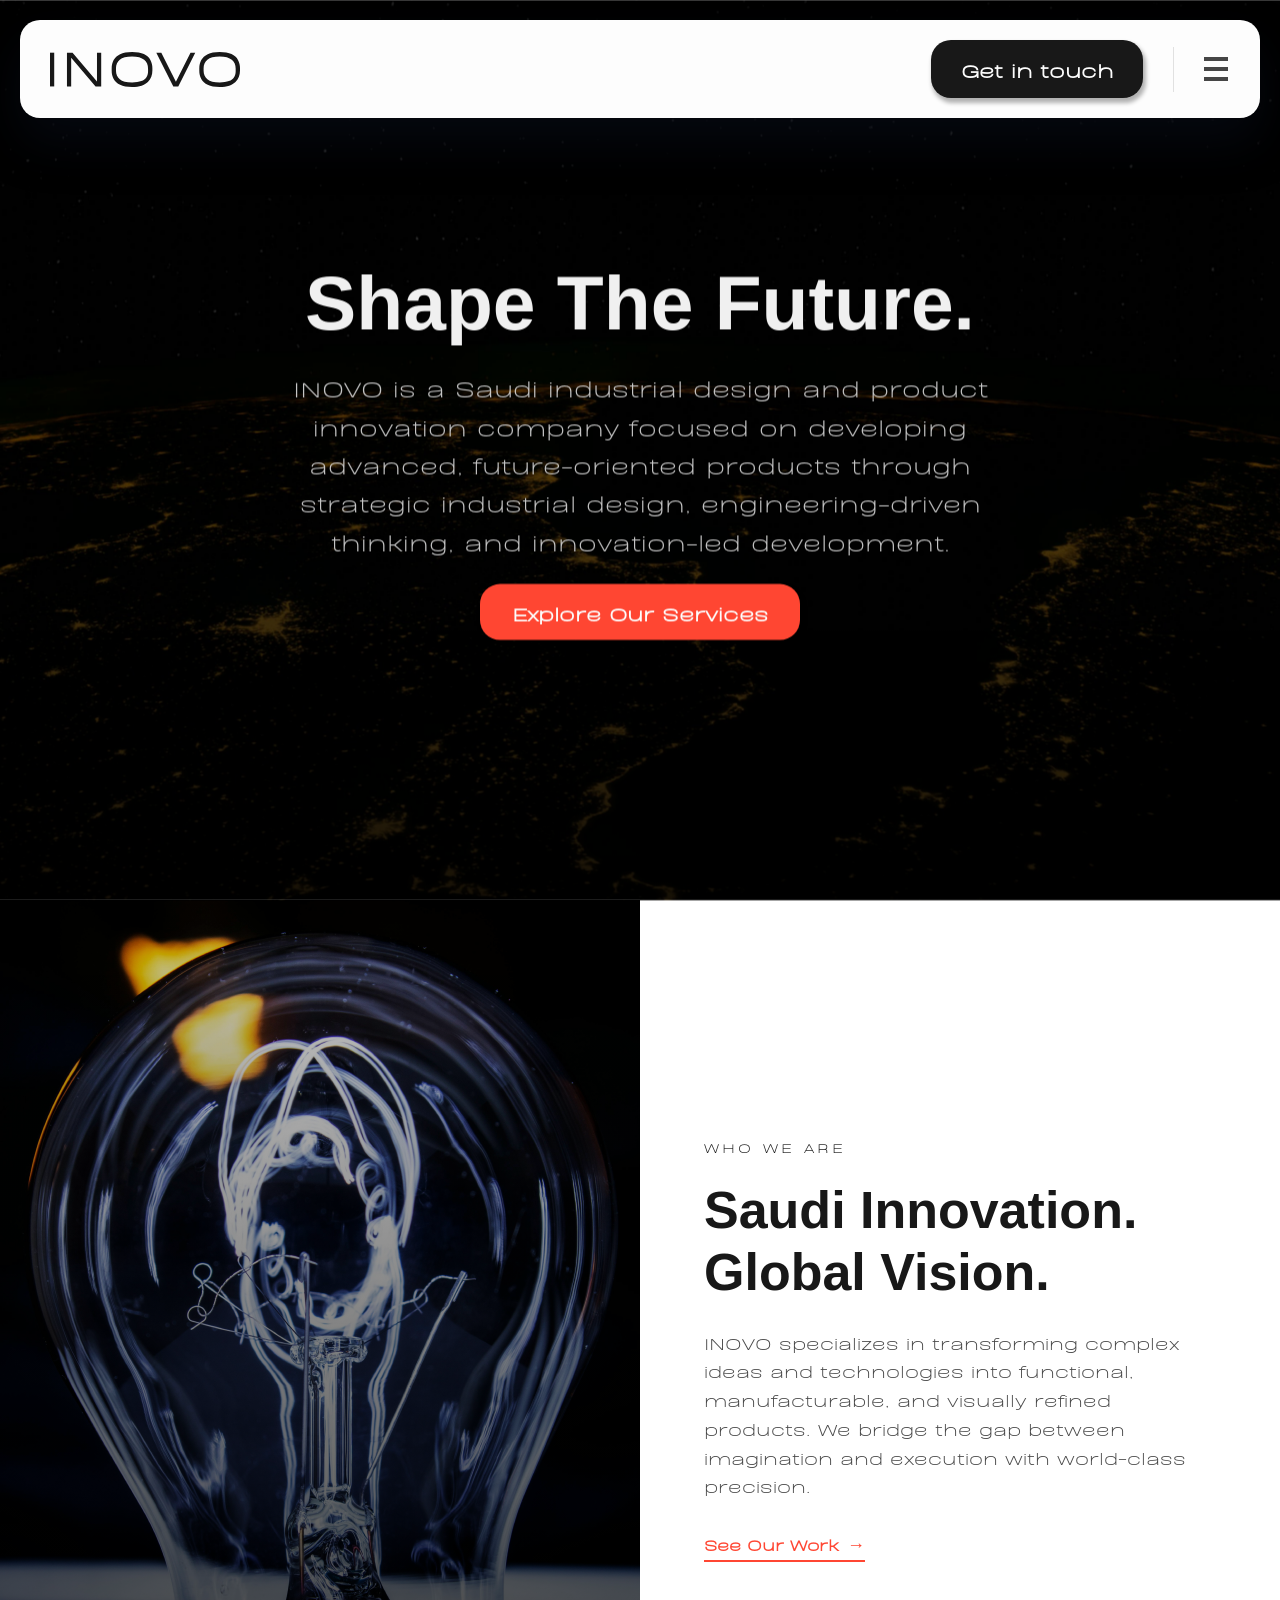
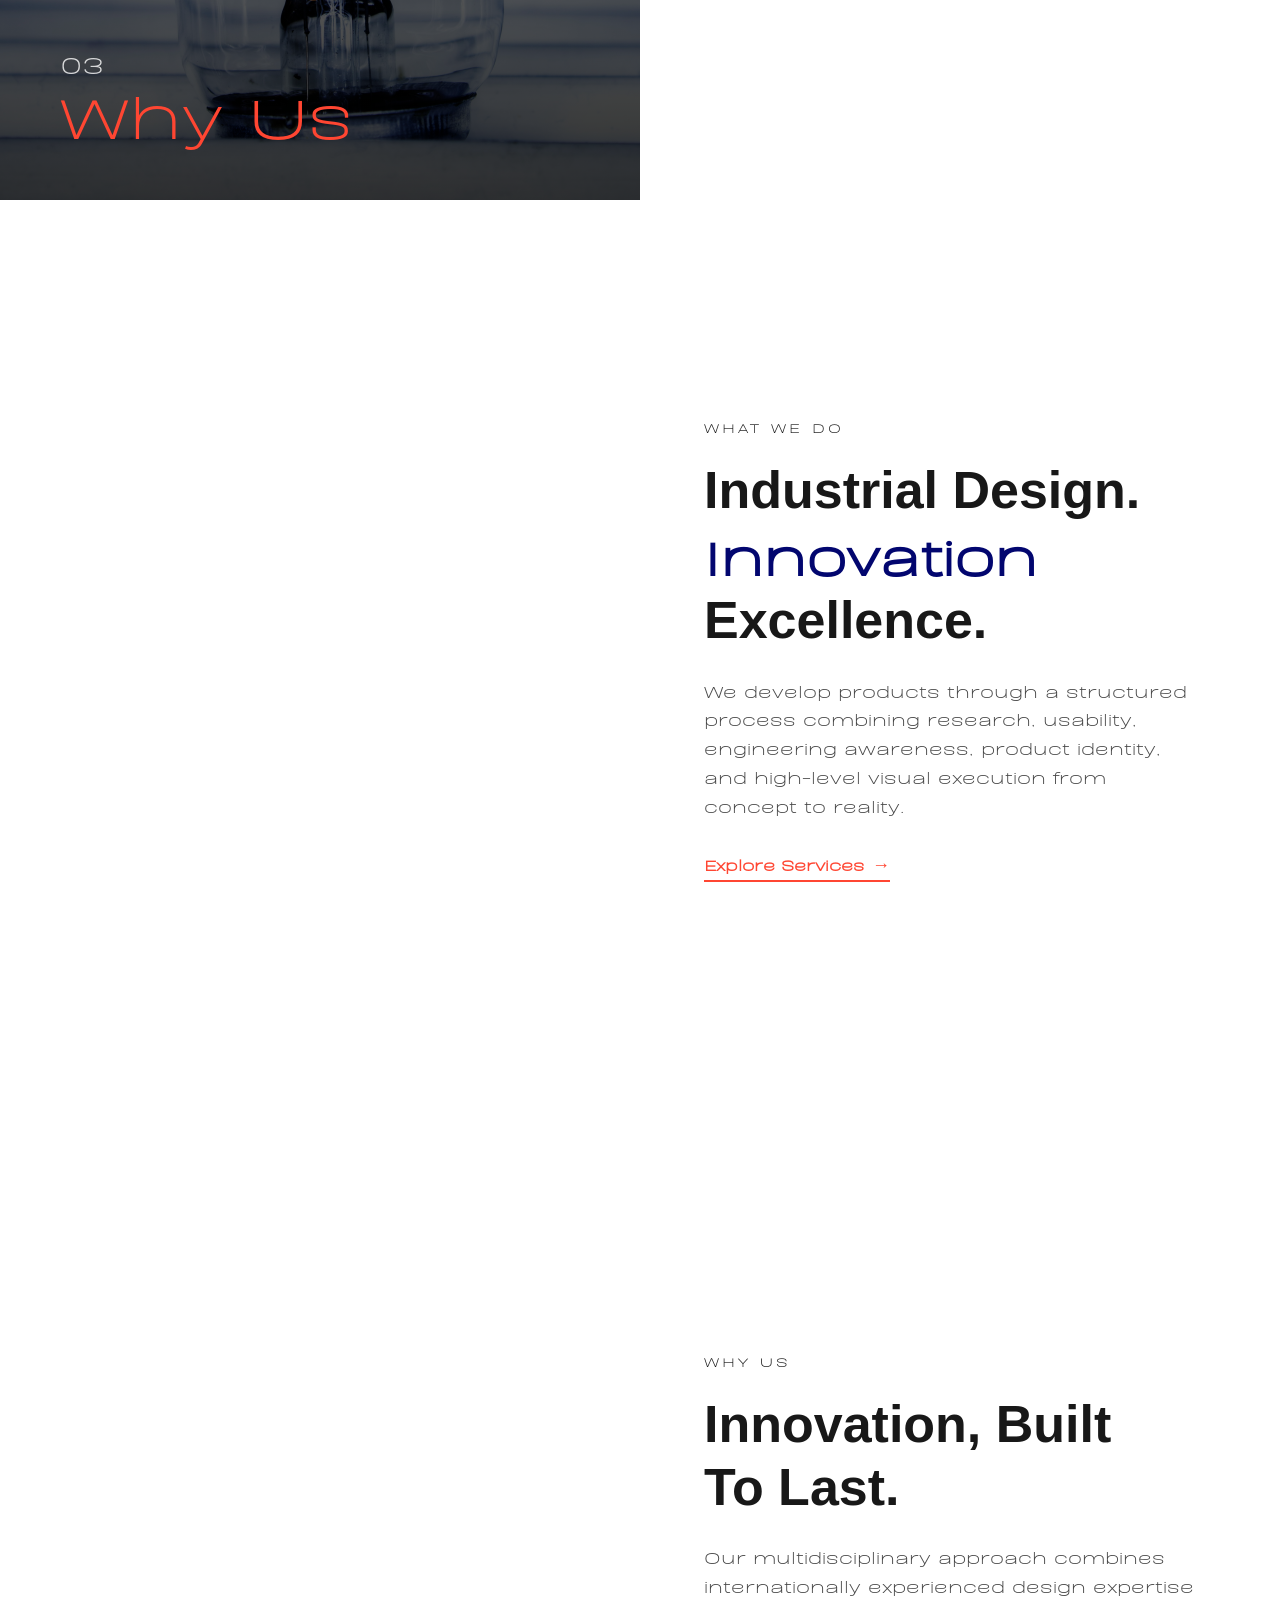
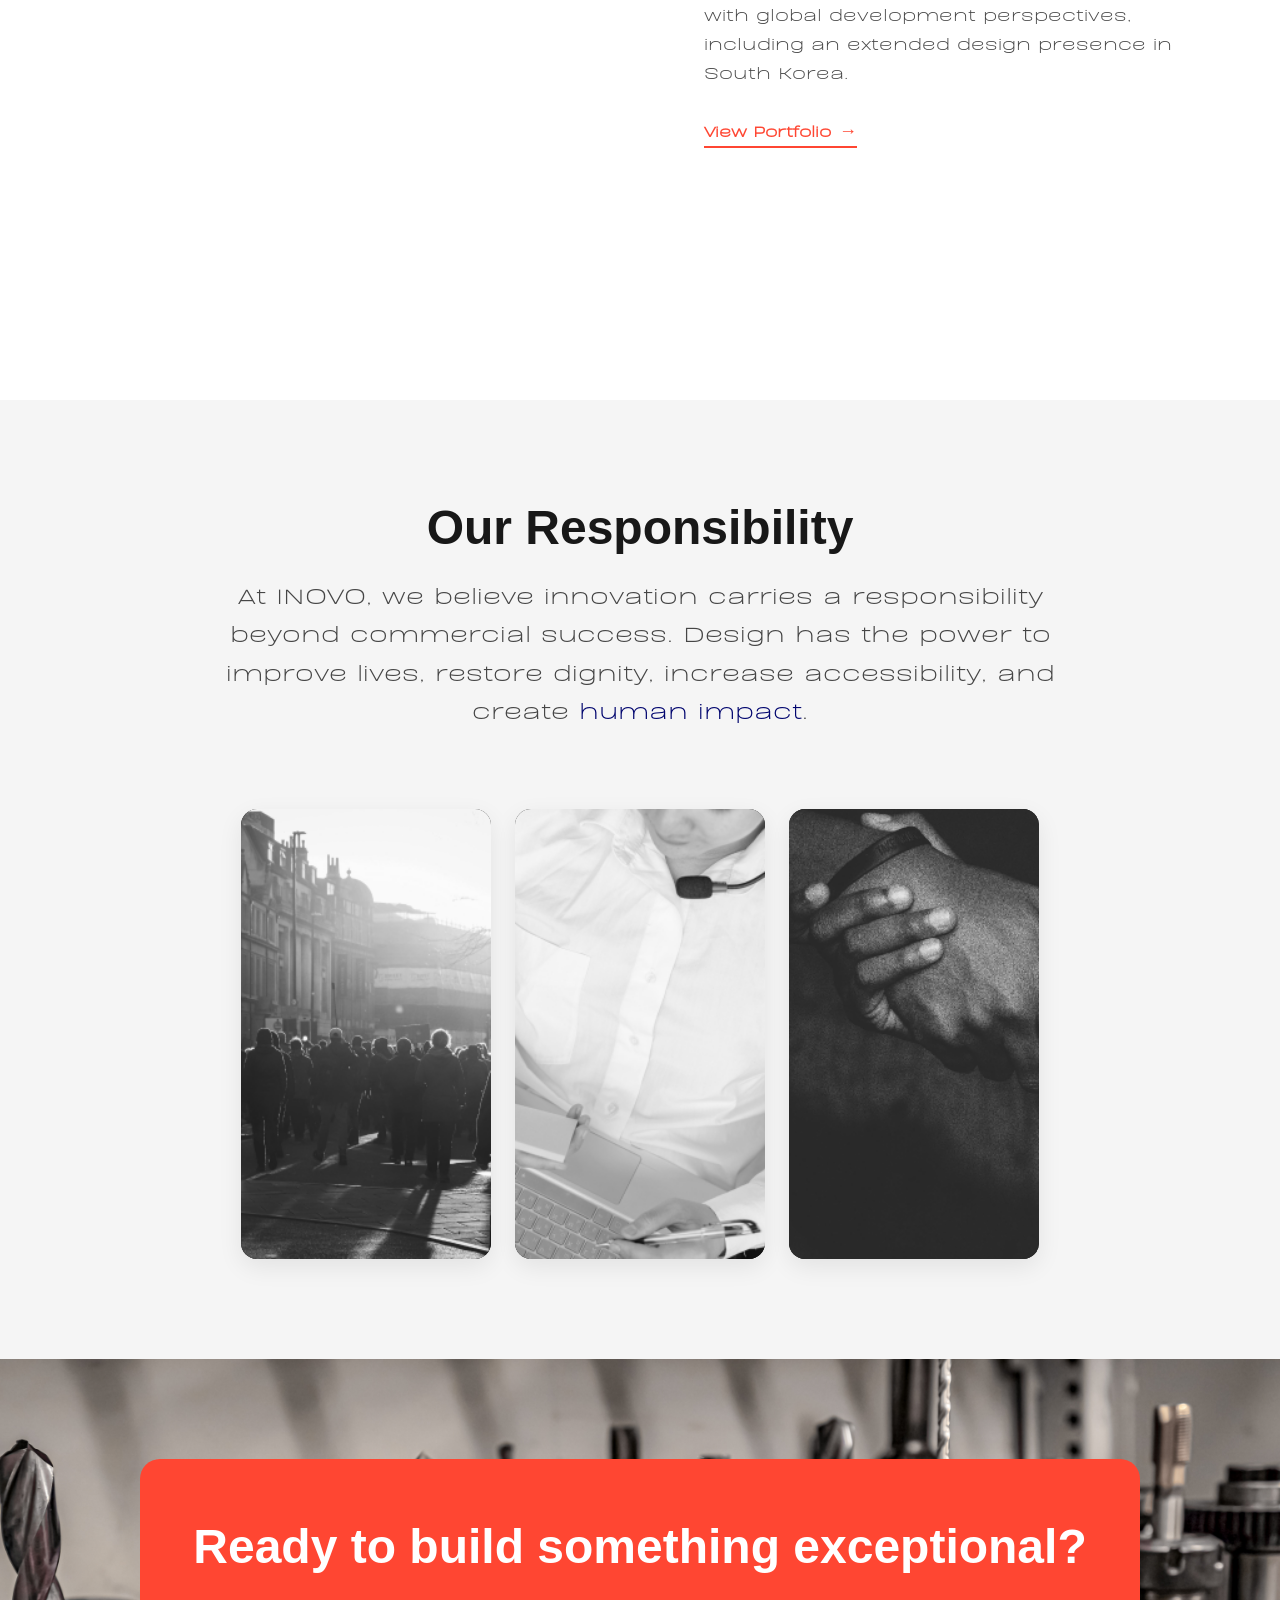
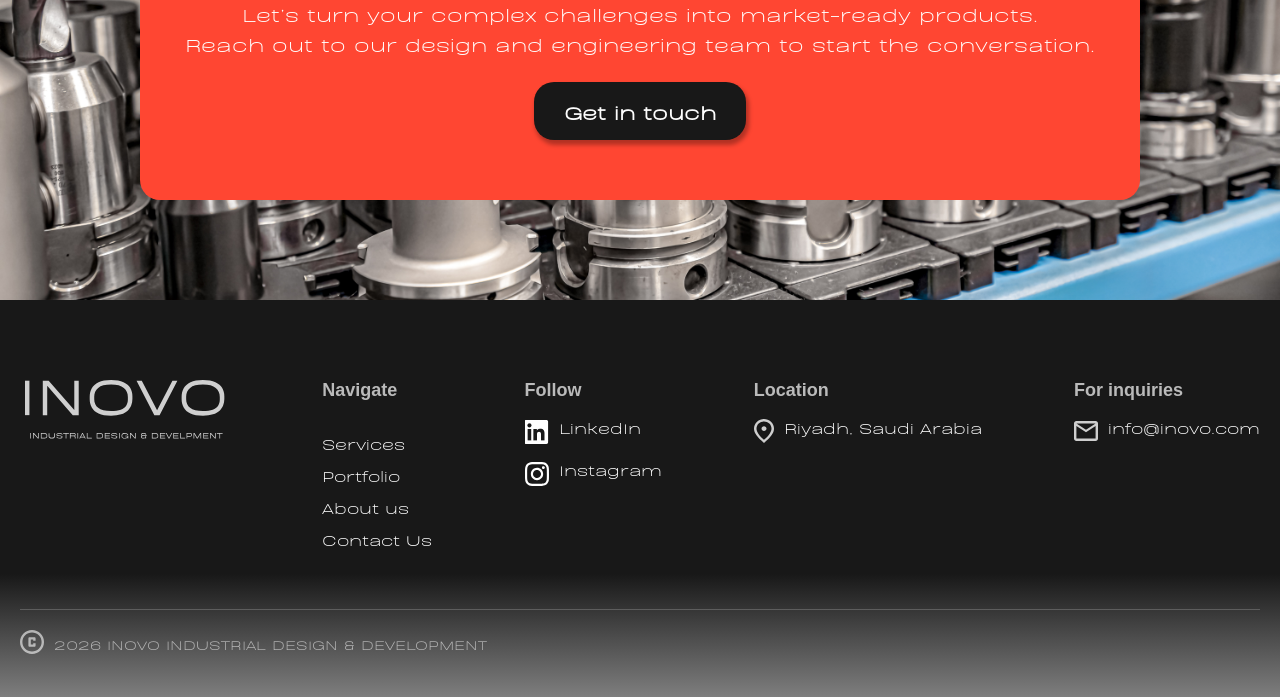
==== commit 3acaa45e: "Install Vercel Web Analytics Implemented Vercel Web Analytics for the INOVO website.  ## What was im" ====
--- a/about.html
+++ b/about.html
@@ -18,6 +18,11 @@
 
   <link rel="stylesheet" href="./global.css" />
   <link rel="stylesheet" href="./style-about.css" />
+  
+  <script>
+    window.va = window.va || function () { (window.vaq = window.vaq || []).push(arguments); };
+  </script>
+  <script defer src="/_vercel/insights/script.js"></script>
 
   <style>
     a, button, input, select, textarea, h1, h2, h3, h4, h5, p, * {
--- a/style-about.css
+++ b/style-about.css
@@ -1,15 +1,24 @@
 /* ============================================================
    GLOBAL & LAYOUT RESETS
    ============================================================ */
-.about-page,
+html {
+  scroll-behavior: smooth;
+}
+
+body {
+  -webkit-overflow-scrolling: touch; 
+  overflow-x: hidden; /* Moved here to prevent horizontal scroll without breaking sticky */
+  margin: 0;
+  padding: 0;
+  background: #f5f5f5;
+}
+   .about-page,
 .about-page * {
   box-sizing: border-box;
 }
 
 .about-page {
-  background: #f5f5f5;
-  width: 100%;
-  min-height: 100vh;
+  width: 100%;
   display: flex;
   flex-direction: column;
   position: relative;
@@ -640,4 +649,91 @@
   .delay-100, .delay-200 {
     transition-delay: 50ms !important;
   }
-}+}
+/* ============================================================
+   MOBILE FIX FOR RESPONSIBILITY CARDS (Touch Devices)
+   ============================================================ */
+@media (max-width: 968px) {
+  .resp-card {
+    width: 100%;
+    height: 350px;
+  }
+  
+  /* Prevent the card from jumping when tapped on mobile */
+  .resp-card:hover {
+    width: 100%;
+    transform: none;
+    box-shadow: 0 8px 24px rgba(0,0,0,0.08);
+  }
+
+  /* Permanently hide the default image */
+  .resp-card .default-image { 
+    opacity: 0; 
+  }
+  
+  /* Permanently show the hover image */
+  .resp-card .hover-image { 
+    opacity: 1; 
+    transform: scale(1.05); 
+  }
+  
+  /* Permanently show the text overlay */
+  .resp-card .card-hover-overlay { 
+    opacity: 1; 
+    transform: translateY(0); 
+  }
+}
+/* ============================================================
+   MOBILE FIX: STICKY SCROLL SECTION
+   ============================================================ */
+@media (max-width: 968px) {
+  .process-wrapper { 
+    flex-direction: column; 
+  }
+  
+  /* Keep the image pinned at the top half of the screen on mobile */
+  .sticky-left { 
+    position: sticky; 
+    top: 80px; /* Sits just below the mobile nav bar */
+    width: 100%; 
+    height: 45vh; 
+    z-index: 1;
+  }
+  
+  /* Strictly hide inactive images to prevent overlap/glitches */
+  .sticky-image {
+    opacity: 0;
+    visibility: hidden;
+  }
+  .sticky-image.active {
+    opacity: 1;
+    visibility: visible;
+  }
+
+  .sticky-label { 
+    left: 20px; 
+    bottom: 20px; 
+    font-size: clamp(28px, 6vw, 40px);
+  }
+  .sticky-label span {
+    font-size: 16px;
+  }
+
+  /* Text scrolls in the bottom half */
+  .scroll-right { 
+    width: 100%; 
+    z-index: 2;
+    position: relative;
+    background: #ffffff; /* Prevents seeing the image through the text gap */
+  }
+  .content-block { 
+    height: auto; 
+    min-height: 55vh; 
+    padding: 60px 20px; 
+    justify-content: center; 
+  }
+  .text-content { 
+    max-width: 100%; 
+    text-align: center; 
+  }
+}
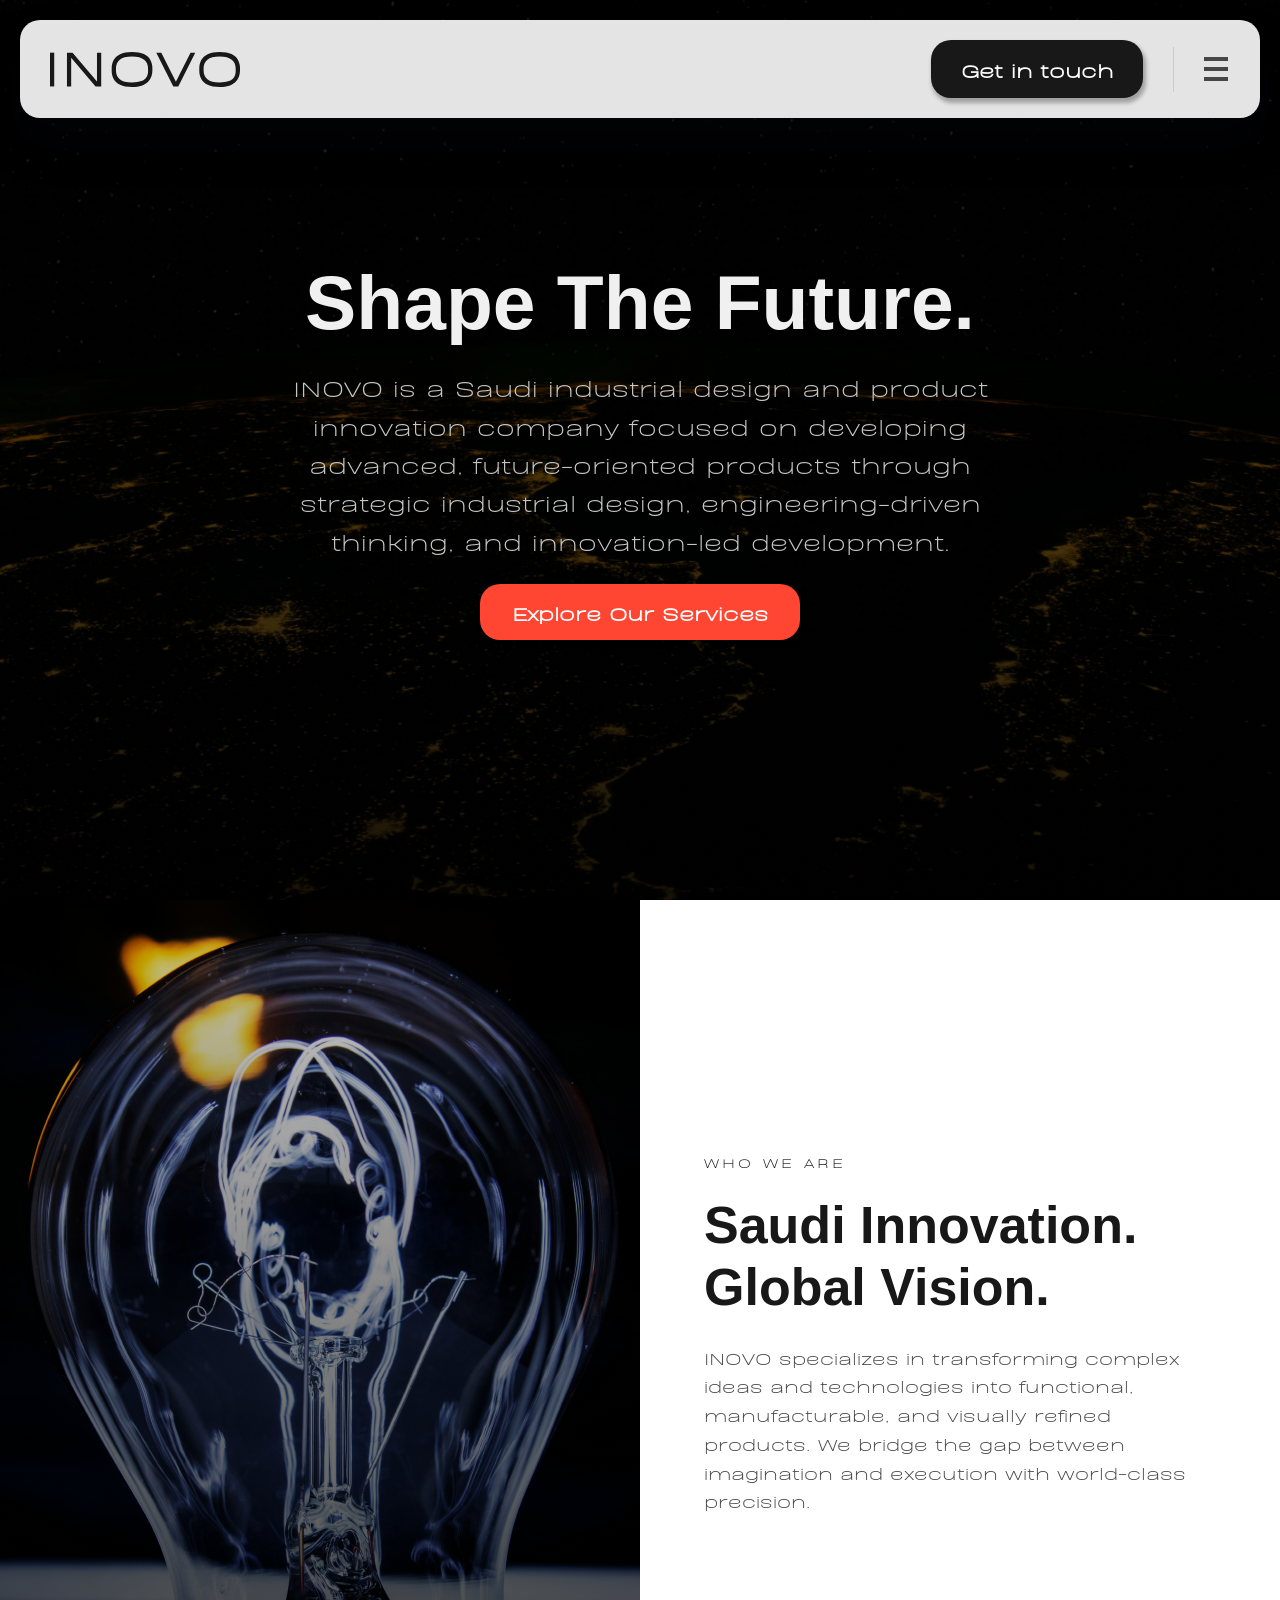
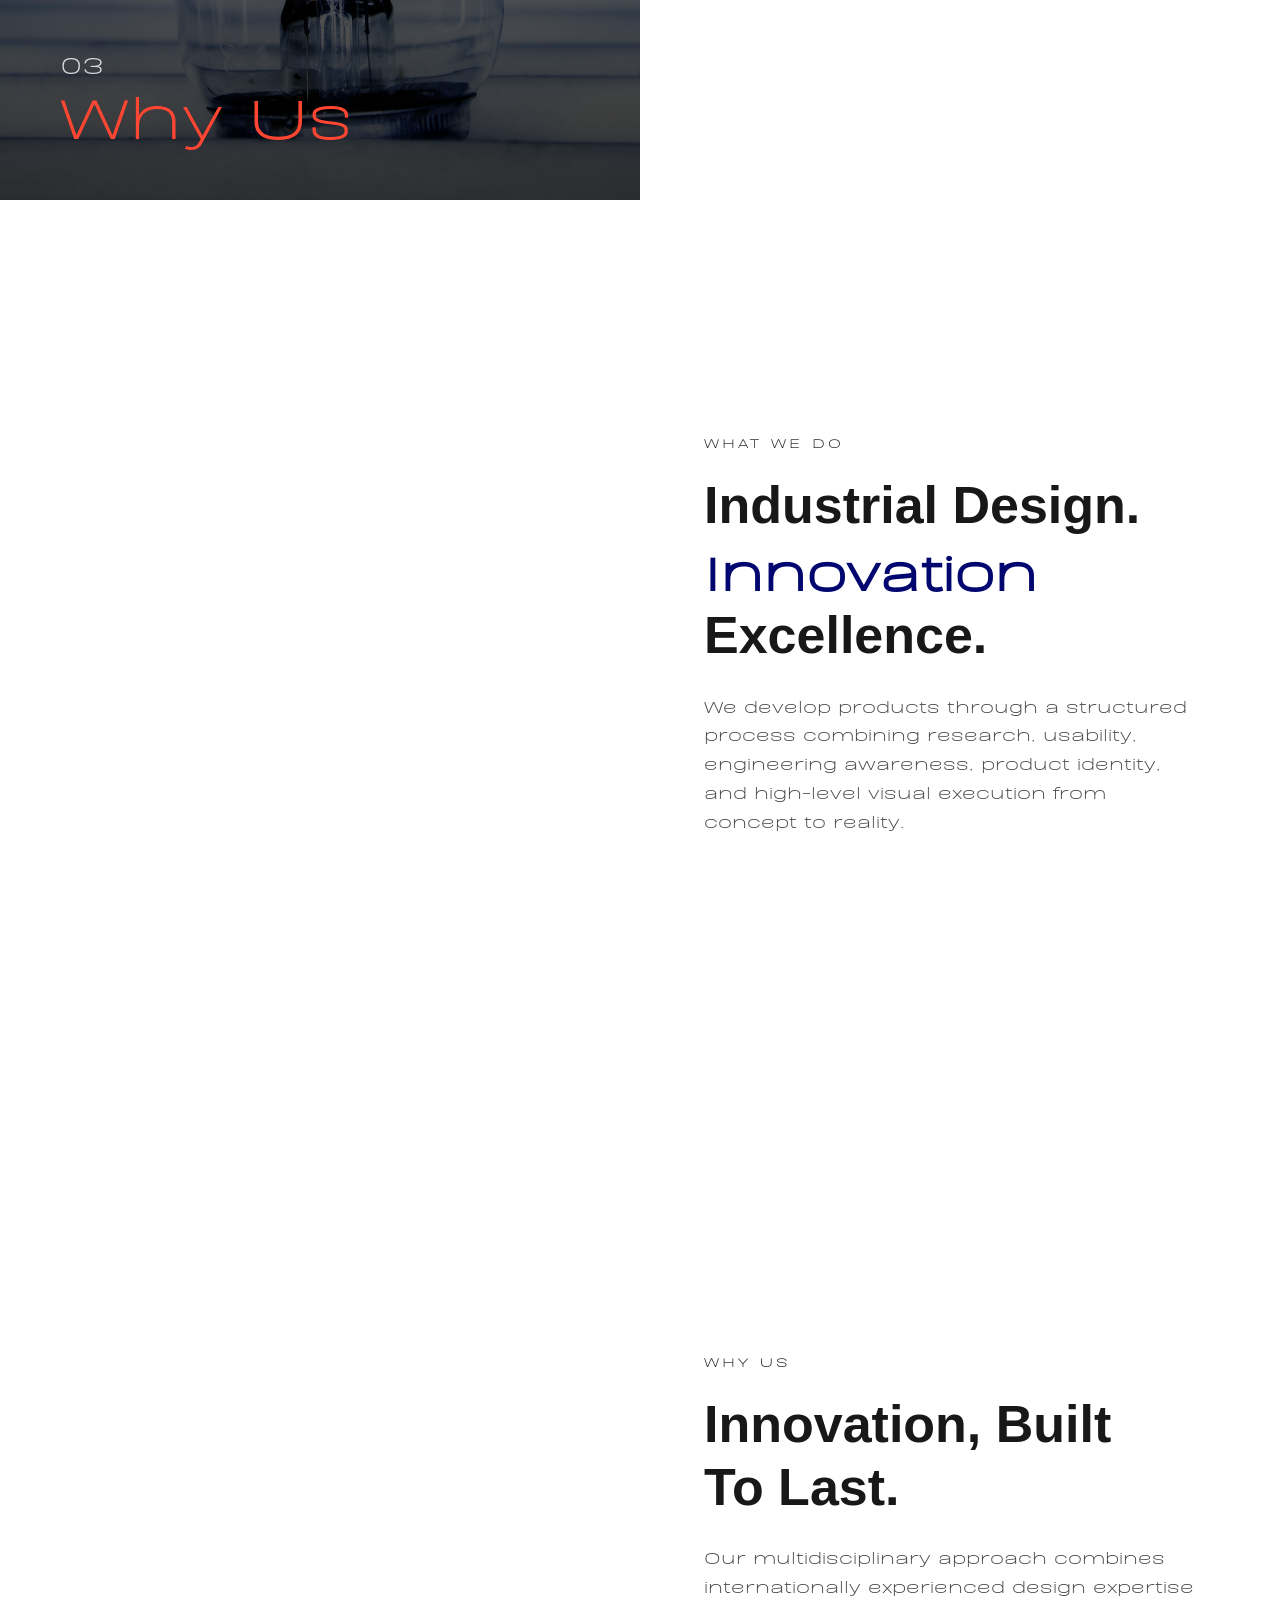
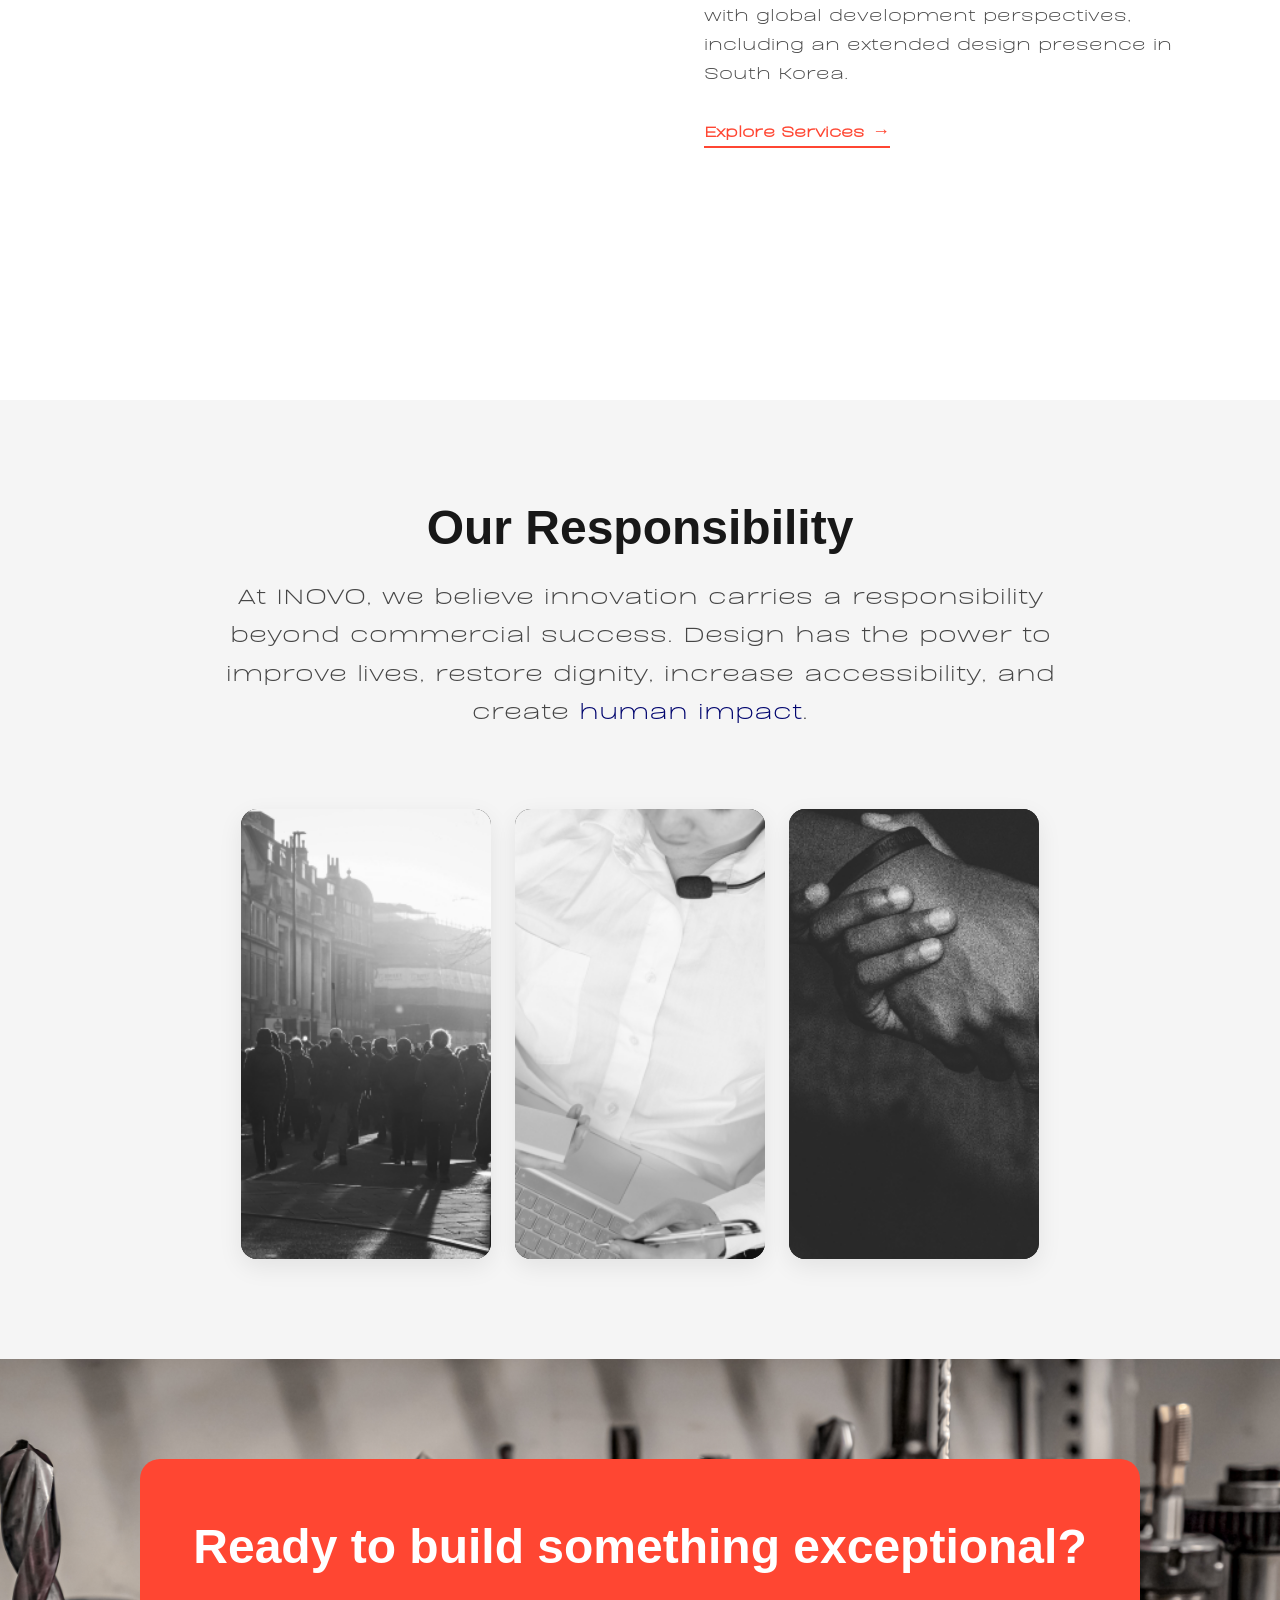
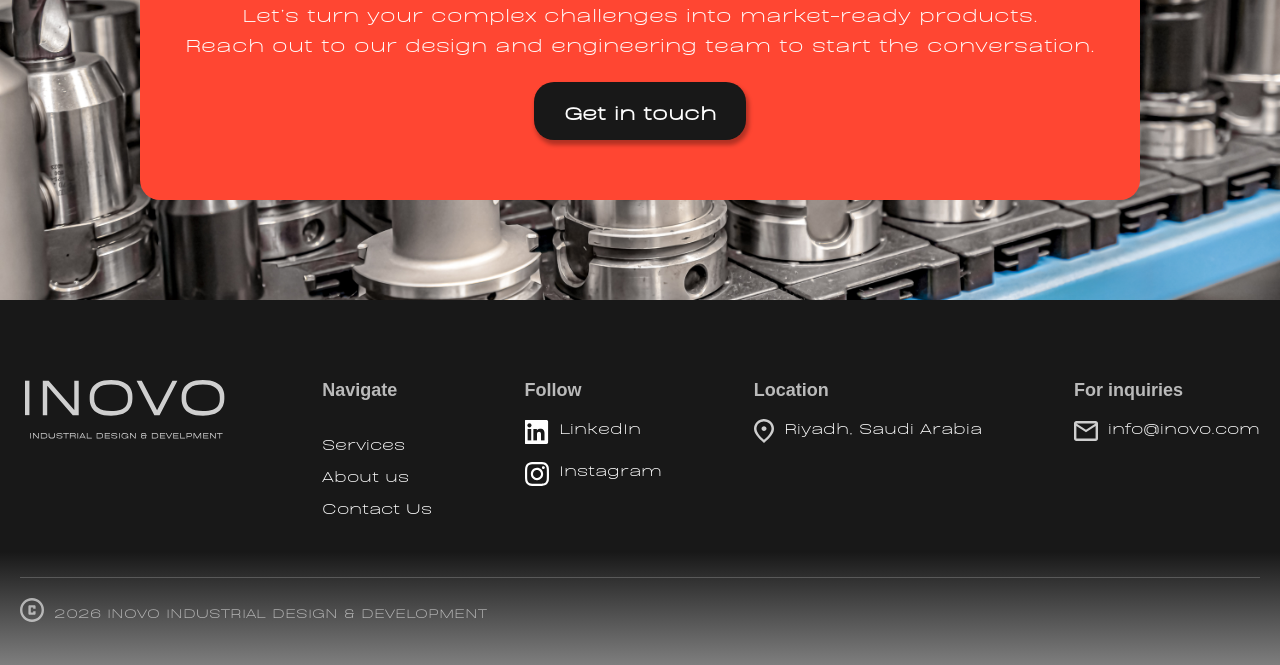
==== commit 67476127: "about.html" ====
--- a/about.html
+++ b/about.html
@@ -18,11 +18,6 @@
 
   <link rel="stylesheet" href="./global.css" />
   <link rel="stylesheet" href="./style-about.css" />
-  
-  <script>
-    window.va = window.va || function () { (window.vaq = window.vaq || []).push(arguments); };
-  </script>
-  <script defer src="/_vercel/insights/script.js"></script>
 
   <style>
     a, button, input, select, textarea, h1, h2, h3, h4, h5, p, * {
@@ -75,7 +70,6 @@
         <div class="frame-73">
           <a href="index.html" class="menu-link">Home</a>
           <a href="services.html" class="menu-link">Services</a>
-          <a href="portfolio.html" class="menu-link">Portfolio</a>
           <a href="about.html" class="menu-link">About Us</a>
           <a href="contact.html" class="menu-link">Contact Us</a>
         </div>
@@ -117,14 +111,13 @@
     <section class="process-wrapper">
       
       <div class="sticky-left">
-        <img class="sticky-image active" id="img-0" src="images/pexels-mizunokozuki-12911289-10.png" alt="Who We Are" />
+        <img class="sticky-image" id="img-0" src="images/pexels-mizunokozuki-12911289-10.png" alt="Who We Are" />
         <img class="sticky-image" id="img-1" src="images/pexels-aditya-bhatia-264152318-21854072-10.png" alt="What We Do" />
         <img class="sticky-image" id="img-2" src="images/pexels-beres-kepes-1939876-5663011-10.png" alt="Why Us" />
-        
+
         <div class="sticky-overlay"></div>
-        
         <div class="sticky-label" id="stickyLabel"><span>01</span>Who We Are</div>
-      </div>
+        </div>
 
       <div class="scroll-right">
         
@@ -133,7 +126,6 @@
             <span class="content-label">WHO WE ARE</span>
             <h2 class="section-title">Saudi Innovation.<br>Global Vision.</h2>
             <p class="section-subtitle">INOVO specializes in transforming complex ideas and technologies into functional, manufacturable, and visually refined products. We bridge the gap between imagination and execution with world-class precision.</p>
-            <a href="portfolio.html" class="text-link default-link">See Our Work</a>
           </div>
         </div>
 
@@ -142,7 +134,6 @@
             <span class="content-label">WHAT WE DO</span>
             <h2 class="section-title">Industrial Design.<br><span class="innovation-blue">Innovation</span> Excellence.</h2>
             <p class="section-subtitle">We develop products through a structured process combining research, usability, engineering awareness, product identity, and high-level visual execution from concept to reality.</p>
-            <a href="services.html" class="text-link explore-services-link">Explore Services</a>
           </div>
         </div>
 
@@ -151,7 +142,7 @@
             <span class="content-label">WHY US</span>
             <h2 class="section-title">Innovation, Built<br>To Last.</h2>
             <p class="section-subtitle">Our multidisciplinary approach combines internationally experienced design expertise with global development perspectives, including an extended design presence in South Korea.</p>
-            <a href="portfolio.html" class="text-link default-link">View Portfolio</a>
+            <a href="services.html" class="text-link explore-services-link">Explore Services</a>
           </div>
         </div>
 
@@ -224,7 +215,6 @@
             <div class="frame-77"><div class="navigate">Navigate</div></div>
             <div class="frame-82">
               <a href="services.html" class="footer-link">Services</a>
-              <a href="portfolio.html" class="footer-link">Portfolio</a>
               <a href="about.html" class="footer-link">About us</a>
               <a href="contact.html" class="footer-link">Contact Us</a>
             </div>
@@ -341,4 +331,4 @@
     });
   </script>
 </body>
-</html>+</html>
--- a/style-about.css
+++ b/style-about.css
@@ -7,12 +7,13 @@
 
 body {
   -webkit-overflow-scrolling: touch; 
-  overflow-x: hidden; /* Moved here to prevent horizontal scroll without breaking sticky */
+  overflow-x: hidden; 
   margin: 0;
   padding: 0;
   background: #f5f5f5;
 }
-   .about-page,
+
+.about-page,
 .about-page * {
   box-sizing: border-box;
 }
@@ -51,6 +52,8 @@
   left: 50%;
   transform: translateX(-50%) !important;
   z-index: 9999;
+  padding: 0 20px;
+  box-sizing: border-box;
 }
 .nav-menu.active {
   display: flex;
@@ -68,7 +71,7 @@
   box-sizing: border-box;
 }
 .nav-bar {
-  background: #fdfdfd;
+  background: rgba(253, 253, 253, 0.9);
   border-radius: 20px;
   padding: 20px 30px;
   display: flex;
@@ -78,24 +81,50 @@
   width: 100%;
   box-sizing: border-box;
   backdrop-filter: blur(16px) saturate(120%);
-  box-shadow: 0 24px 48px rgba(15, 23, 42, 0.35);
+  -webkit-backdrop-filter: blur(16px) saturate(120%);
+  box-shadow: 0 24px 48px rgba(15, 23, 42, 0.15);
 }
 .nav-menu .nav-bar { border-radius: 20px 20px 0px 0px; }
 .frame-178, .frame-177 { display: flex; flex-direction: row; gap: 10px; align-items: flex-start; justify-content: flex-start; }
 .logo { height: 35px; display: flex; align-items: center; }
 .logo .group { height: 100%; }
-.frame-72 { display: flex; flex-direction: row; gap: 30px; align-items: center; justify-content: flex-start; }
+.frame-72 { 
+  display: flex; 
+  flex-direction: row; 
+  gap: 30px; 
+  align-items: center; 
+  justify-content: flex-end; 
+  flex-shrink: 0;
+}
 .button2 {
-  background: #181818; border-radius: 20px; padding: 16px 30px; display: flex; flex-direction: row;
-  gap: 10px; align-items: center; justify-content: center; box-shadow: 2px 4px 4px 1px rgba(0, 0, 0, 0.3);
-  cursor: pointer; text-decoration: none; transition: transform 0.2s ease, opacity 0.2s ease;
+  background: #181818; 
+  border-radius: 20px; 
+  padding: 16px 30px; 
+  display: flex; 
+  flex-direction: row;
+  gap: 10px; 
+  align-items: center; 
+  justify-content: center; 
+  box-shadow: 2px 4px 4px 1px rgba(0, 0, 0, 0.3);
+  cursor: pointer; 
+  text-decoration: none; 
+  transition: transform 0.2s ease, opacity 0.2s ease;
+  white-space: nowrap;
+  flex-shrink: 0;
 }
 .button2:hover { transform: translateY(-2px); opacity: 0.9; }
-.get-in-touch2 { color: #fdfdfd; font-family: "Montserrat-SemiBold", sans-serif; font-size: 20px; line-height: 26px; font-weight: 600; }
+.get-in-touch2 { 
+  color: #fdfdfd; 
+  font-family: "Montserrat-SemiBold", sans-serif; 
+  font-size: 20px; 
+  line-height: 26px; 
+  font-weight: 600; 
+  white-space: nowrap;
+}
 .frame-19 { display: flex; flex-direction: row; gap: 10px; align-items: center; justify-content: flex-start; }
 .icons { display: flex; flex-direction: row; gap: 10px; align-items: center; justify-content: flex-start; }
 .frame-40 {
-  background: rgba(255, 70, 50, 0.9); border-radius: 0px 0px 20px 20px; padding: 40px 30px;
+  background: rgba(255, 70, 50, 0.95); border-radius: 0px 0px 20px 20px; padding: 40px 30px;
   display: flex; flex-direction: column; gap: 40px; align-items: flex-start; width: 100%; box-sizing: border-box;
 }
 .frame-21 {
@@ -106,67 +135,6 @@
 .frame-73 { display: flex; flex-direction: row; flex-wrap: wrap; gap: 40px; align-items: center; justify-content: center; width: 100%; }
 .menu-link { font-size: 32px; color: #fdfdfd; font-weight: 500; cursor: pointer; text-decoration: none; transition: opacity 0.2s ease; }
 .menu-link:hover { opacity: 0.7; }
-
-/* ============================================================
-   MOBILE NAVIGATION CONTROLS
-   ============================================================ */
-@media (max-width: 768px) {
-  /* 1. Control the overall Nav Bar container */
-  .nav-bar {
-    padding: 12px 20px !important; /* Reduces the outer padding */
-    border-radius: 16px; /* Slightly less rounded on mobile */
-  }
-
-  /* 2. Control the Logo */
-  .logo {
-    height: 26px !important; /* Scale down the logo height */
-  }
-
-  /* 3. Control the gap between the Button and the Icons */
-  .frame-72 {
-    gap: 12px !important; /* Brings the button and menu icon closer */
-  }
-
-  /* 4. Control the "Get in touch" Button */
-  .button2 {
-    padding: 10px 16px !important; /* Smaller button padding */
-    border-radius: 12px !important;
-  }
-  .get-in-touch2 {
-    font-size: 14px !important; /* Smaller text inside the button */
-    line-height: 1.2 !important;
-  }
-
-  /* 5. Control the Menu Hamburger/Close Icons */
-  .icons, .icons3, #openMenuBtn, #closeMenuBtn {
-    width: 24px !important; /* Adjust the width of the menu icon */
-    height: 24px !important;
-    display: flex;
-    align-items: center;
-    justify-content: center;
-  }
-
-  /* Optional: Hide decorative elements on mobile to save space */
-  .frame-19 {
-    display: none !important; /* Hides the extra spacer icon if it takes up too much room */
-  }
-}
-
-/* For extremely small phones (like iPhone SE) */
-@media (max-width: 400px) {
-  .logo {
-    height: 22px !important; /* Even smaller logo */
-  }
-  .button2 {
-    padding: 8px 12px !important;
-  }
-  .get-in-touch2 {
-    font-size: 12px !important;
-  }
-  .frame-72 {
-    gap: 8px !important;
-  }
-}
 
 /* ============================================================
    BUTTONS
@@ -199,8 +167,8 @@
   min-height: 600px;
   display: flex;
   flex-direction: column;
-  justify-content: center; /* Aligns vertically to center */
-  align-items: center;     /* Aligns horizontally to center */
+  justify-content: center;
+  align-items: center;
   padding: 80px 20px;
   z-index: 5;
 }
@@ -230,8 +198,8 @@
   margin: 0 auto;
   display: flex;
   flex-direction: column;
-  align-items: center; /* Centers children items */
-  text-align: center;  /* Centers the text */
+  align-items: center; 
+  text-align: center; 
   gap: 24px;
 }
 .hero-title {
@@ -253,7 +221,7 @@
 .process-wrapper {
   display: flex;
   flex-direction: row;
-  align-items: flex-start; /* Required for sticky to work cleanly in Flexbox */
+  align-items: flex-start;
   position: relative;
   background: #ffffff;
   width: 100%;
@@ -266,7 +234,7 @@
   width: 50%;
   height: 100vh;
   background: #000;
-  overflow: hidden; /* Prevent child images from bleeding out */
+  overflow: hidden; 
 }
 
 /* Stacking all 3 images */
@@ -321,7 +289,7 @@
   flex-direction: column;
 }
 .content-block {
-  height: 100vh; /* Make each block take full viewport height */
+  height: 100vh;
   display: flex;
   align-items: center;
   justify-content: flex-start;
@@ -360,7 +328,6 @@
   line-height: 1.6;
   margin-bottom: 32px;
 }
-
 .text-link {
   display: inline-flex;
   align-items: center;
@@ -377,16 +344,6 @@
 .text-link:hover::after { transform: translateX(4px); }
 .explore-services-link { color: #ff4632; border-bottom-color: #ff4632; }
 .default-link { color: #ff4632; border-bottom-color: #ff4632; }
-
-/* Responsive adjustments for sticky scroll */
-@media (max-width: 968px) {
-  .process-wrapper { flex-direction: column; }
-  .sticky-left { position: relative; width: 100%; height: 50vh; top: 0; }
-  .scroll-right { width: 100%; }
-  .content-block { height: auto; min-height: 60vh; padding: 60px 20px; justify-content: center; }
-  .text-content { max-width: 100%; text-align: center; }
-  .sticky-label { left: 20px; bottom: 30px; }
-}
 
 /* ============================================================
    RESPONSIBILITY SECTION
@@ -496,16 +453,6 @@
   line-height: 1.5;
 }
 
-@media (max-width: 768px) {
-  .resp-card {
-    width: 100%;
-    height: 350px;
-  }
-  .resp-card:hover {
-    width: 100%;
-  }
-}
-
 /* ============================================================
    CTA SECTION
    ============================================================ */
@@ -555,25 +502,18 @@
   flex-direction: column; 
   gap: 60px;
 }
-/* Stack the Navigate section (Heading + Links) vertically */
 .frame-84 {
   display: flex;
   flex-direction: column;
   align-items: flex-start;
   gap: 16px; 
 }
-
-/* Stack the actual navigation links vertically */
 .frame-82 {
   display: flex;
   flex-direction: column;
   gap: 12px; 
 }
-
-/* Override the old bottom margin since flex 'gap' handles spacing now */
-.frame-82 .footer-link {
-  margin-bottom: 0;
-}
+.frame-82 .footer-link { margin-bottom: 0; }
 .frame-89 {
   display: flex; 
   flex-wrap: wrap; 
@@ -645,95 +585,75 @@
 .delay-100 { transition-delay: 100ms; }
 .delay-200 { transition-delay: 200ms; }
 
+
+/* ============================================================
+   MOBILE RESPONSIVE (768px & Below)
+   ============================================================ */
 @media (max-width: 768px) {
-  .delay-100, .delay-200 {
-    transition-delay: 50ms !important;
-  }
-}
-/* ============================================================
-   MOBILE FIX FOR RESPONSIBILITY CARDS (Touch Devices)
-   ============================================================ */
-@media (max-width: 968px) {
-  .resp-card {
-    width: 100%;
-    height: 350px;
-  }
-  
-  /* Prevent the card from jumping when tapped on mobile */
-  .resp-card:hover {
-    width: 100%;
-    transform: none;
-    box-shadow: 0 8px 24px rgba(0,0,0,0.08);
-  }
-
-  /* Permanently hide the default image */
-  .resp-card .default-image { 
-    opacity: 0; 
-  }
-  
-  /* Permanently show the hover image */
-  .resp-card .hover-image { 
-    opacity: 1; 
-    transform: scale(1.05); 
-  }
-  
-  /* Permanently show the text overlay */
-  .resp-card .card-hover-overlay { 
-    opacity: 1; 
-    transform: translateY(0); 
-  }
-}
-/* ============================================================
-   MOBILE FIX: STICKY SCROLL SECTION
-   ============================================================ */
-@media (max-width: 968px) {
-  .process-wrapper { 
-    flex-direction: column; 
-  }
-  
-  /* Keep the image pinned at the top half of the screen on mobile */
-  .sticky-left { 
-    position: sticky; 
-    top: 80px; /* Sits just below the mobile nav bar */
-    width: 100%; 
-    height: 45vh; 
-    z-index: 1;
-  }
-  
-  /* Strictly hide inactive images to prevent overlap/glitches */
-  .sticky-image {
-    opacity: 0;
-    visibility: hidden;
-  }
-  .sticky-image.active {
-    opacity: 1;
-    visibility: visible;
-  }
-
-  .sticky-label { 
-    left: 20px; 
-    bottom: 20px; 
-    font-size: clamp(28px, 6vw, 40px);
-  }
-  .sticky-label span {
-    font-size: 16px;
-  }
-
-  /* Text scrolls in the bottom half */
-  .scroll-right { 
-    width: 100%; 
-    z-index: 2;
-    position: relative;
-    background: #ffffff; /* Prevents seeing the image through the text gap */
-  }
-  .content-block { 
-    height: auto; 
-    min-height: 55vh; 
-    padding: 60px 20px; 
+  /* Navigation Fixes */
+  .fixed-nav-wrapper, .nav-menu { padding: 0 16px !important; } 
+  .nav-bar { padding: 10px 12px !important; border-radius: 16px; gap: 10px; } 
+  .nav-menu .nav-bar { border-radius: 16px 16px 0 0; } 
+  .frame-40 { padding: 24px 16px !important; border-radius: 0 0 16px 16px; } 
+  .menu-link { font-size: 24px; } 
+  
+  .logo { height: 18px !important; flex-shrink: 1; min-width: 0; }
+  .logo img { max-height: 100%; width: auto; }
+  
+  .frame-72 { gap: 12px !important; align-items: center !important; flex-shrink: 0 !important; }
+  
+  .button2 { padding: 8px 14px !important; border-radius: 12px !important; }
+  .get-in-touch2 { font-size: 13px !important; line-height: 1 !important; }
+  
+  .frame-19 { display: block !important; height: 22px !important; opacity: 0.3; }
+  
+  .icons, .icons3, #openMenuBtn, #closeMenuBtn { 
+    width: 24px !important; 
+    height: 24px !important; 
+    display: flex; 
+    align-items: center; 
     justify-content: center; 
   }
-  .text-content { 
-    max-width: 100%; 
-    text-align: center; 
-  }
-}
+
+  /* Hero Section Reduction */
+  .about-hero { padding: 120px 16px 60px 16px; min-height: 60vh; }
+  .hero-title { font-size: 40px; }
+  .hero-subtitle { font-size: 16px; }
+
+  /* Sticky Scroll Fix */
+  .process-wrapper { flex-direction: column; }
+  .sticky-left { position: sticky; top: 80px; width: 100%; height: 45vh; z-index: 1; }
+  .sticky-image { opacity: 0; visibility: hidden; }
+  .sticky-image.active { opacity: 1; visibility: visible; }
+  .sticky-label { left: 20px; bottom: 20px; font-size: clamp(28px, 6vw, 40px); }
+  .sticky-label span { font-size: 16px; }
+  
+  .scroll-right { width: 100%; z-index: 2; position: relative; background: #ffffff; }
+  .content-block { height: auto; min-height: 55vh; padding: 60px 20px; justify-content: center; }
+  .text-content { max-width: 100%; text-align: center; }
+
+  /* Responsibility Section Fixes */
+  .responsibility-section { padding: 60px 16px; }
+  .resp-card { width: 100%; height: 350px; }
+  
+  .resp-card:hover { width: 100%; transform: none; box-shadow: 0 8px 24px rgba(0,0,0,0.08); }
+  .resp-card .default-image { opacity: 0; }
+  .resp-card .hover-image { opacity: 1; transform: scale(1.05); }
+  .resp-card .card-hover-overlay { opacity: 1; transform: translateY(0); }
+
+  /* CTA Section */
+  .get-in-touch-section { padding: 60px 16px; }
+  .frame-29 { padding: 40px 20px; gap: 16px; }
+  .cta-title { font-size: 28px; }
+  .cta-subtitle { font-size: 16px; }
+
+  /* Footer Stack */
+  .footer { padding: 60px 16px 30px 16px; }
+  .footer-container { gap: 40px; }
+  .frame-89 { gap: 32px; flex-direction: column; align-items: flex-start; }
+  .logo-2 { height: auto; }
+  .frame-832 { flex-direction: column; align-items: flex-start; text-align: left; gap: 12px; }
+  
+  /* Transition Delays */
+  .delay-100, .delay-200 { transition-delay: 50ms !important; }
+}
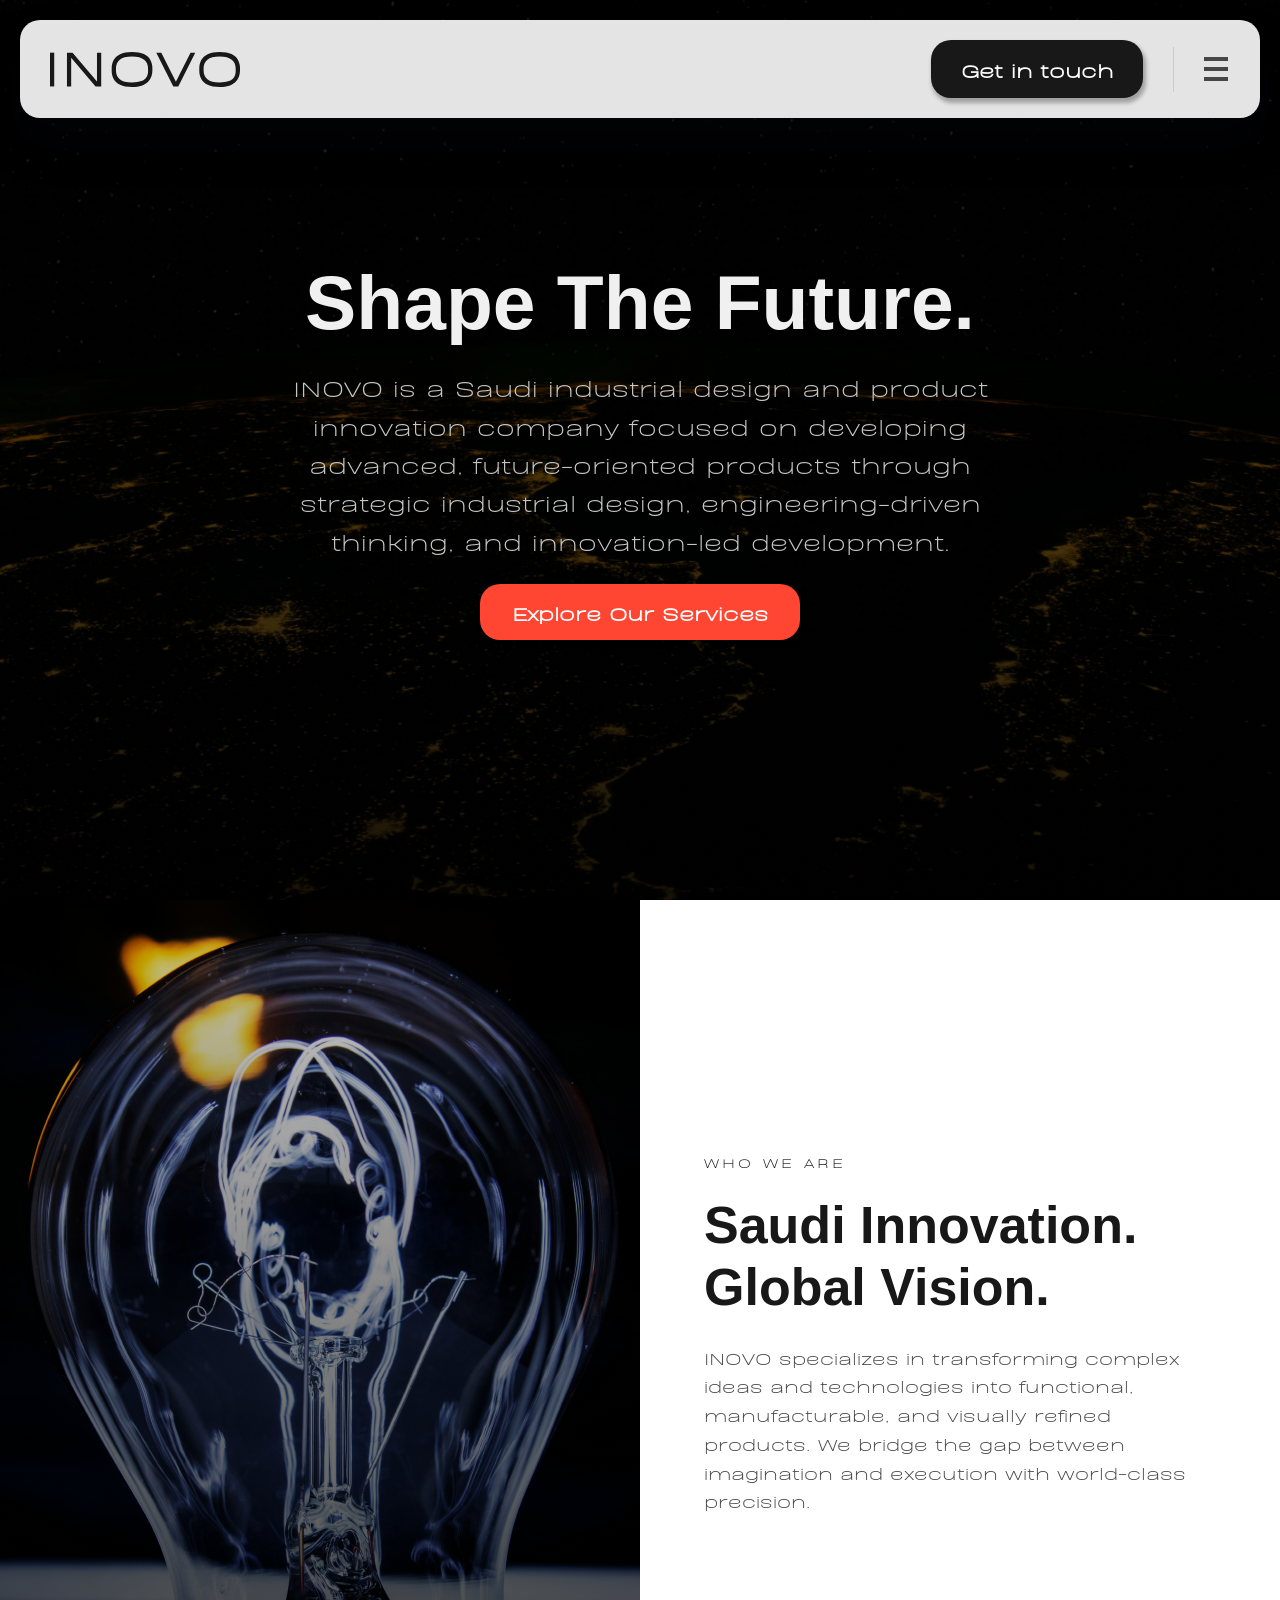
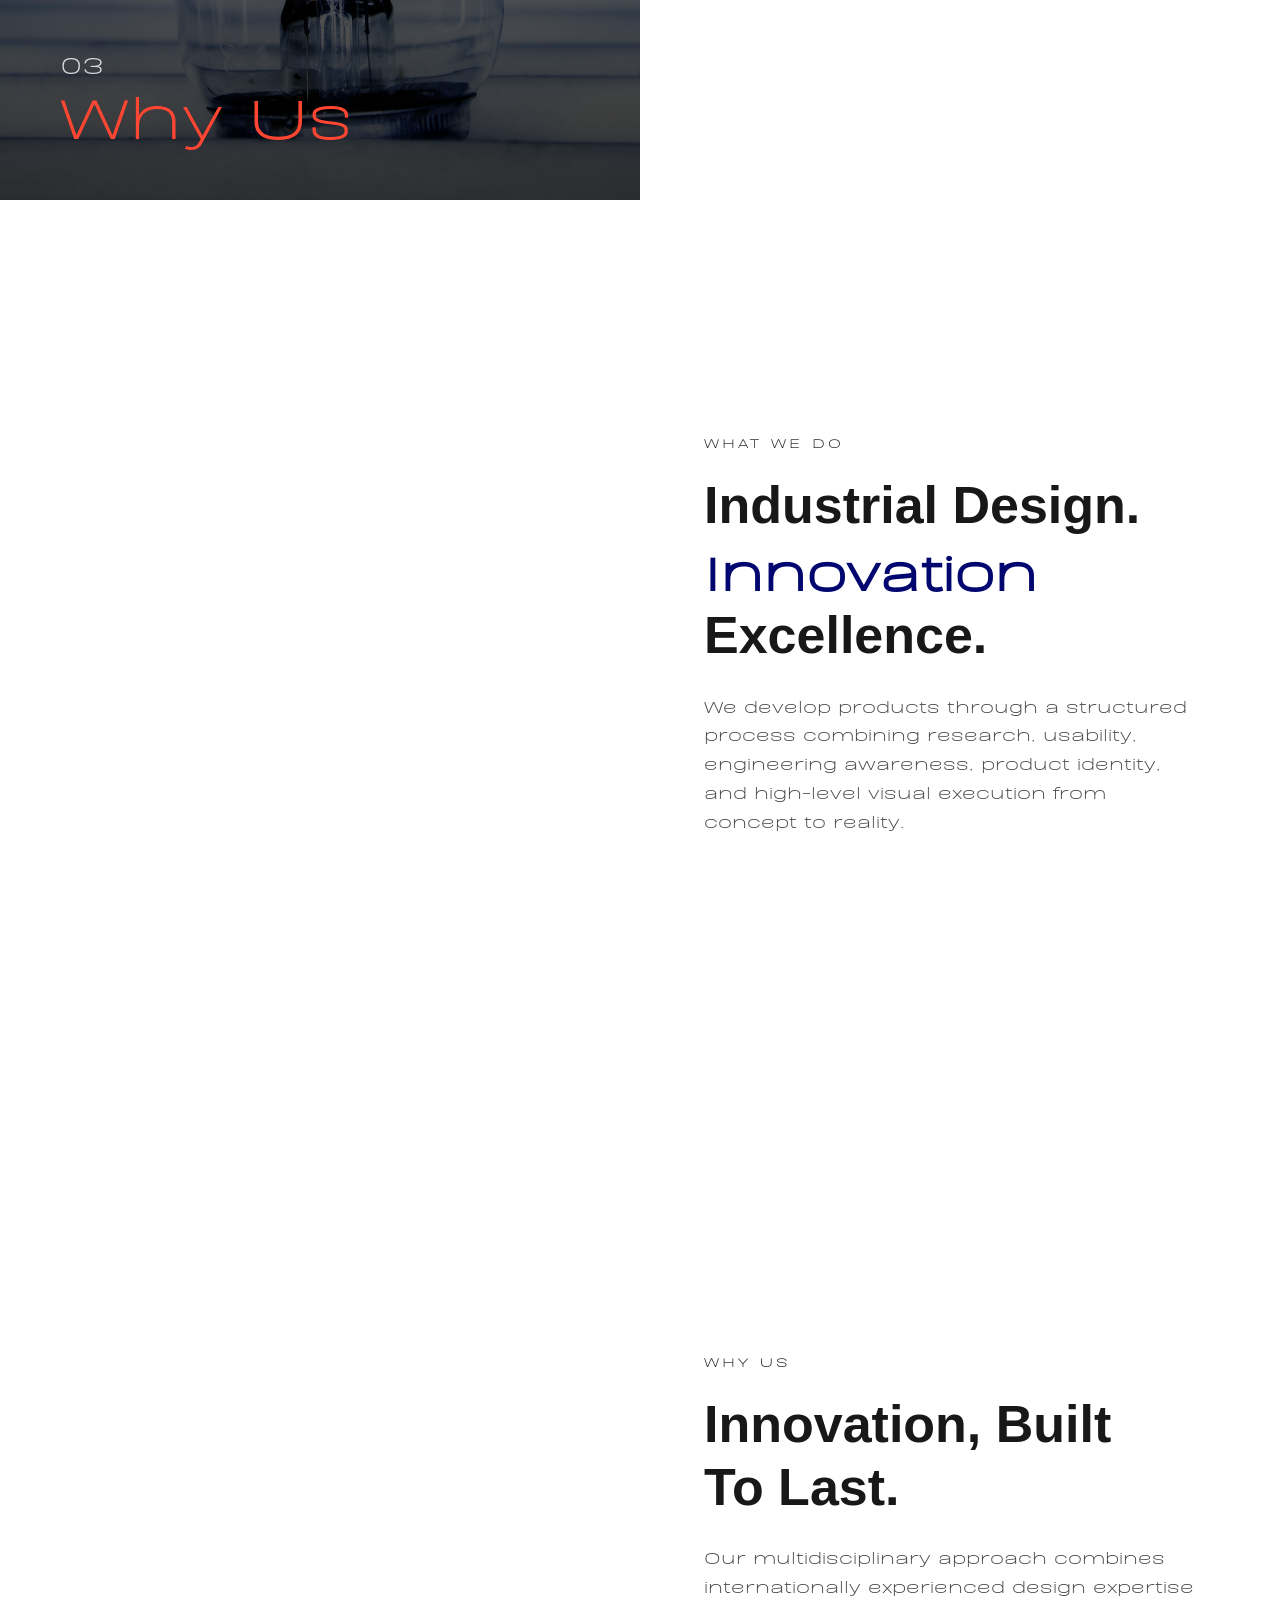
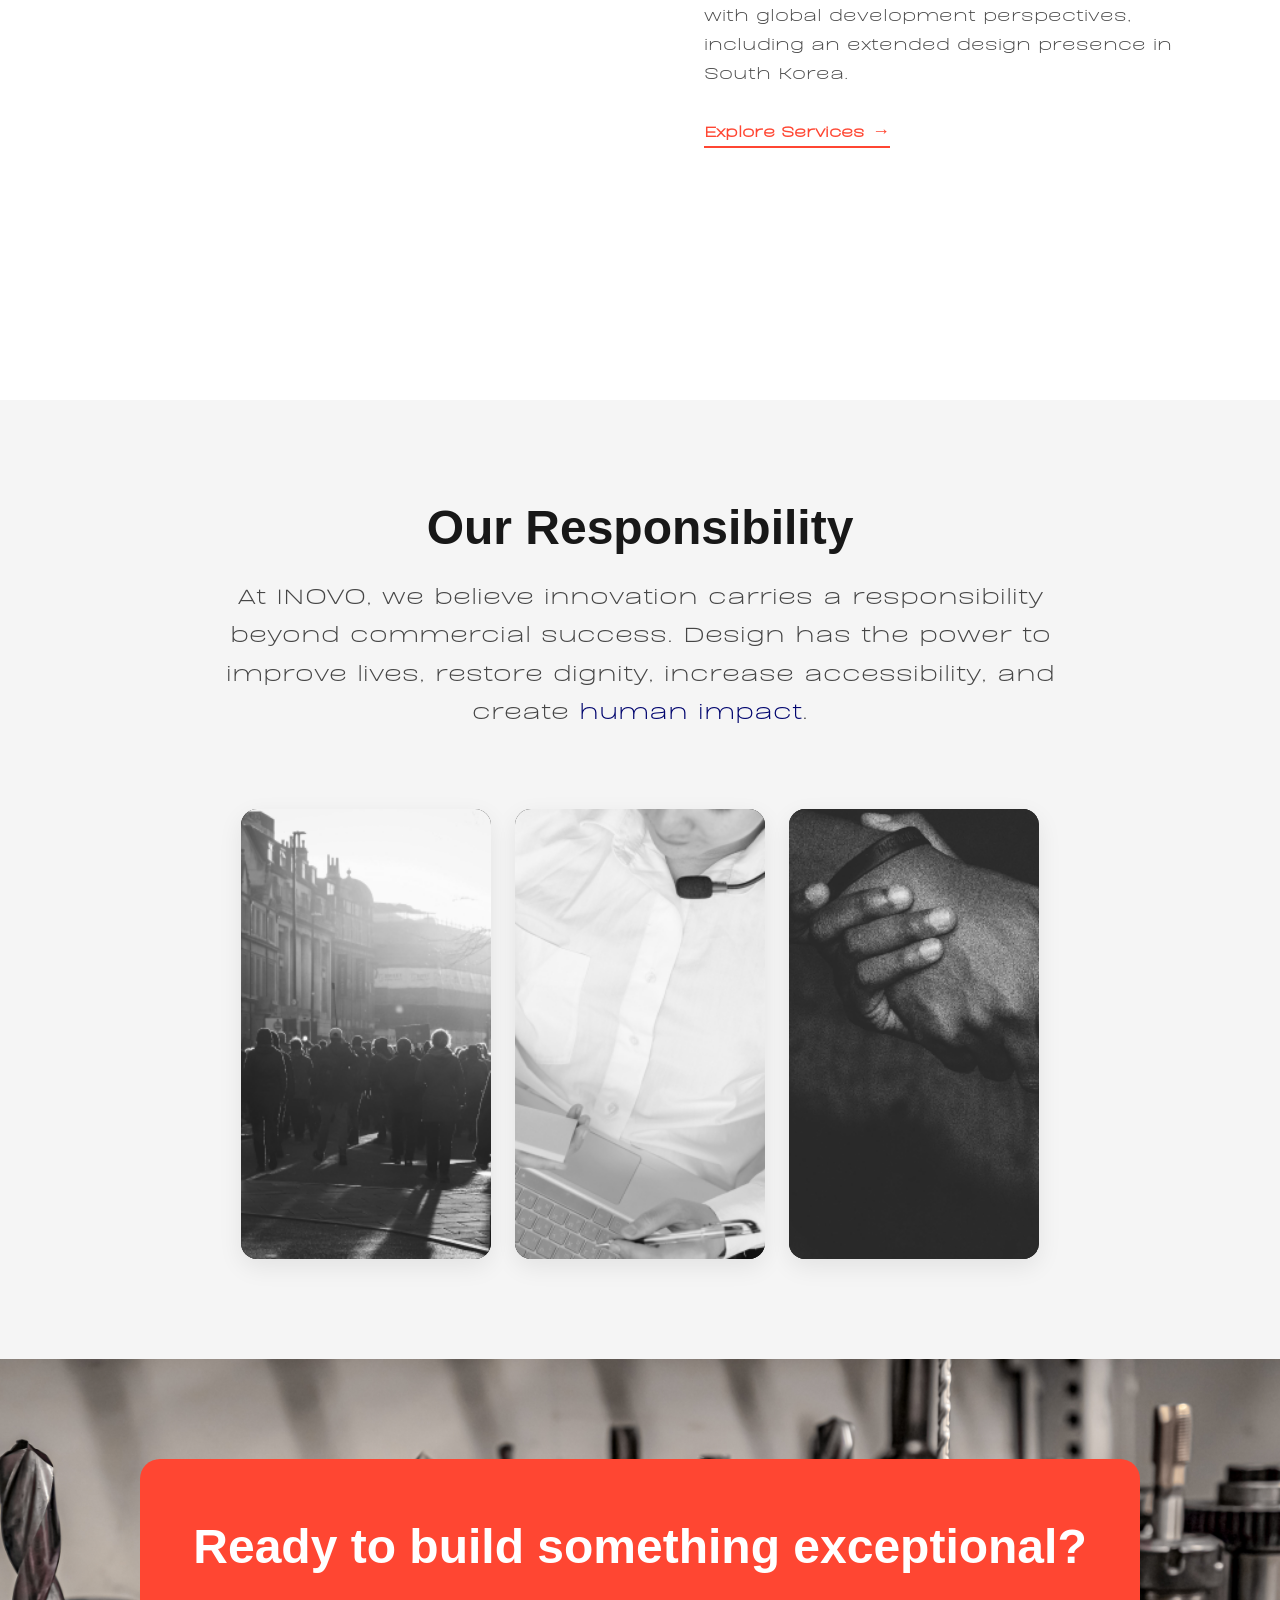
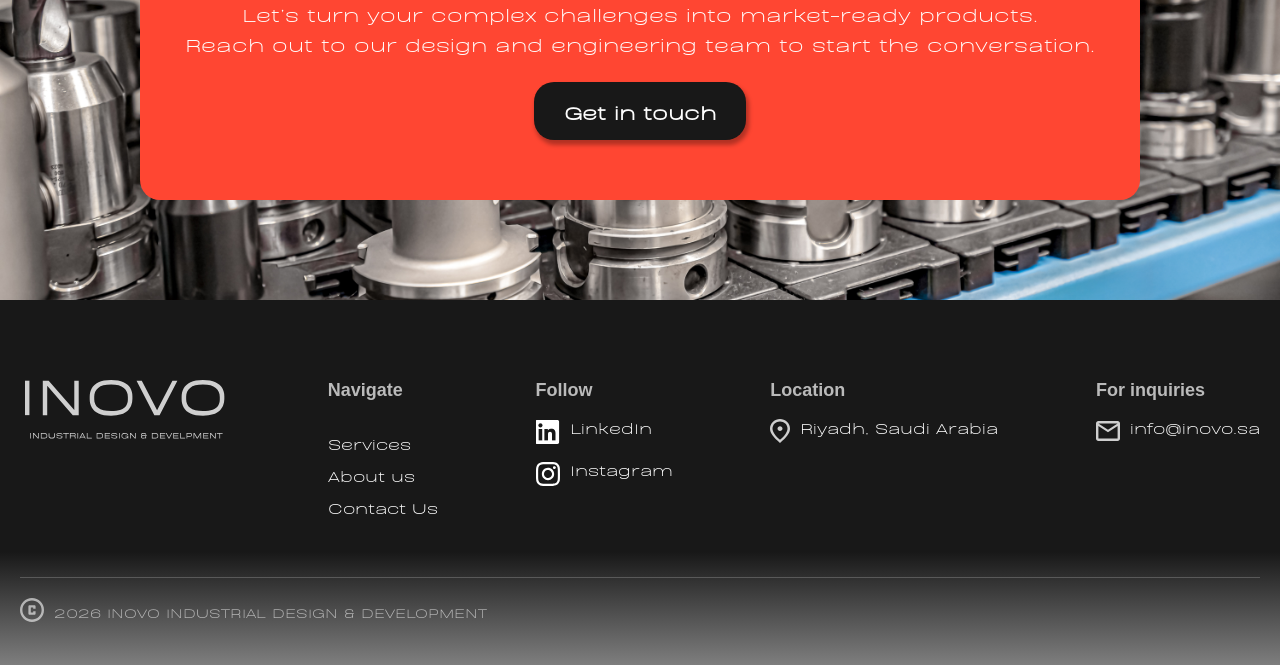
==== commit da8de36e: "about.html" ====
--- a/about.html
+++ b/about.html
@@ -245,7 +245,7 @@
               <div class="icons3">
                 <img class="mail-24-dp-e-3-e-3-e-3-fill-0-wght-400-grad-0-opsz-24-1" src="images/mail-24-dp-e-3-e-3-e-3-fill-0-wght-400-grad-0-opsz-24-10.svg" />
               </div>
-              <div class="frame-80"><a href="mailto:info@inovo.com" class="footer-link">info@inovo.com</a></div>
+              <div class="frame-80"><a href="mailto:info@inovo.sa" class="footer-link">info@inovo.sa</a></div>
             </div>
           </div>
         </div>
